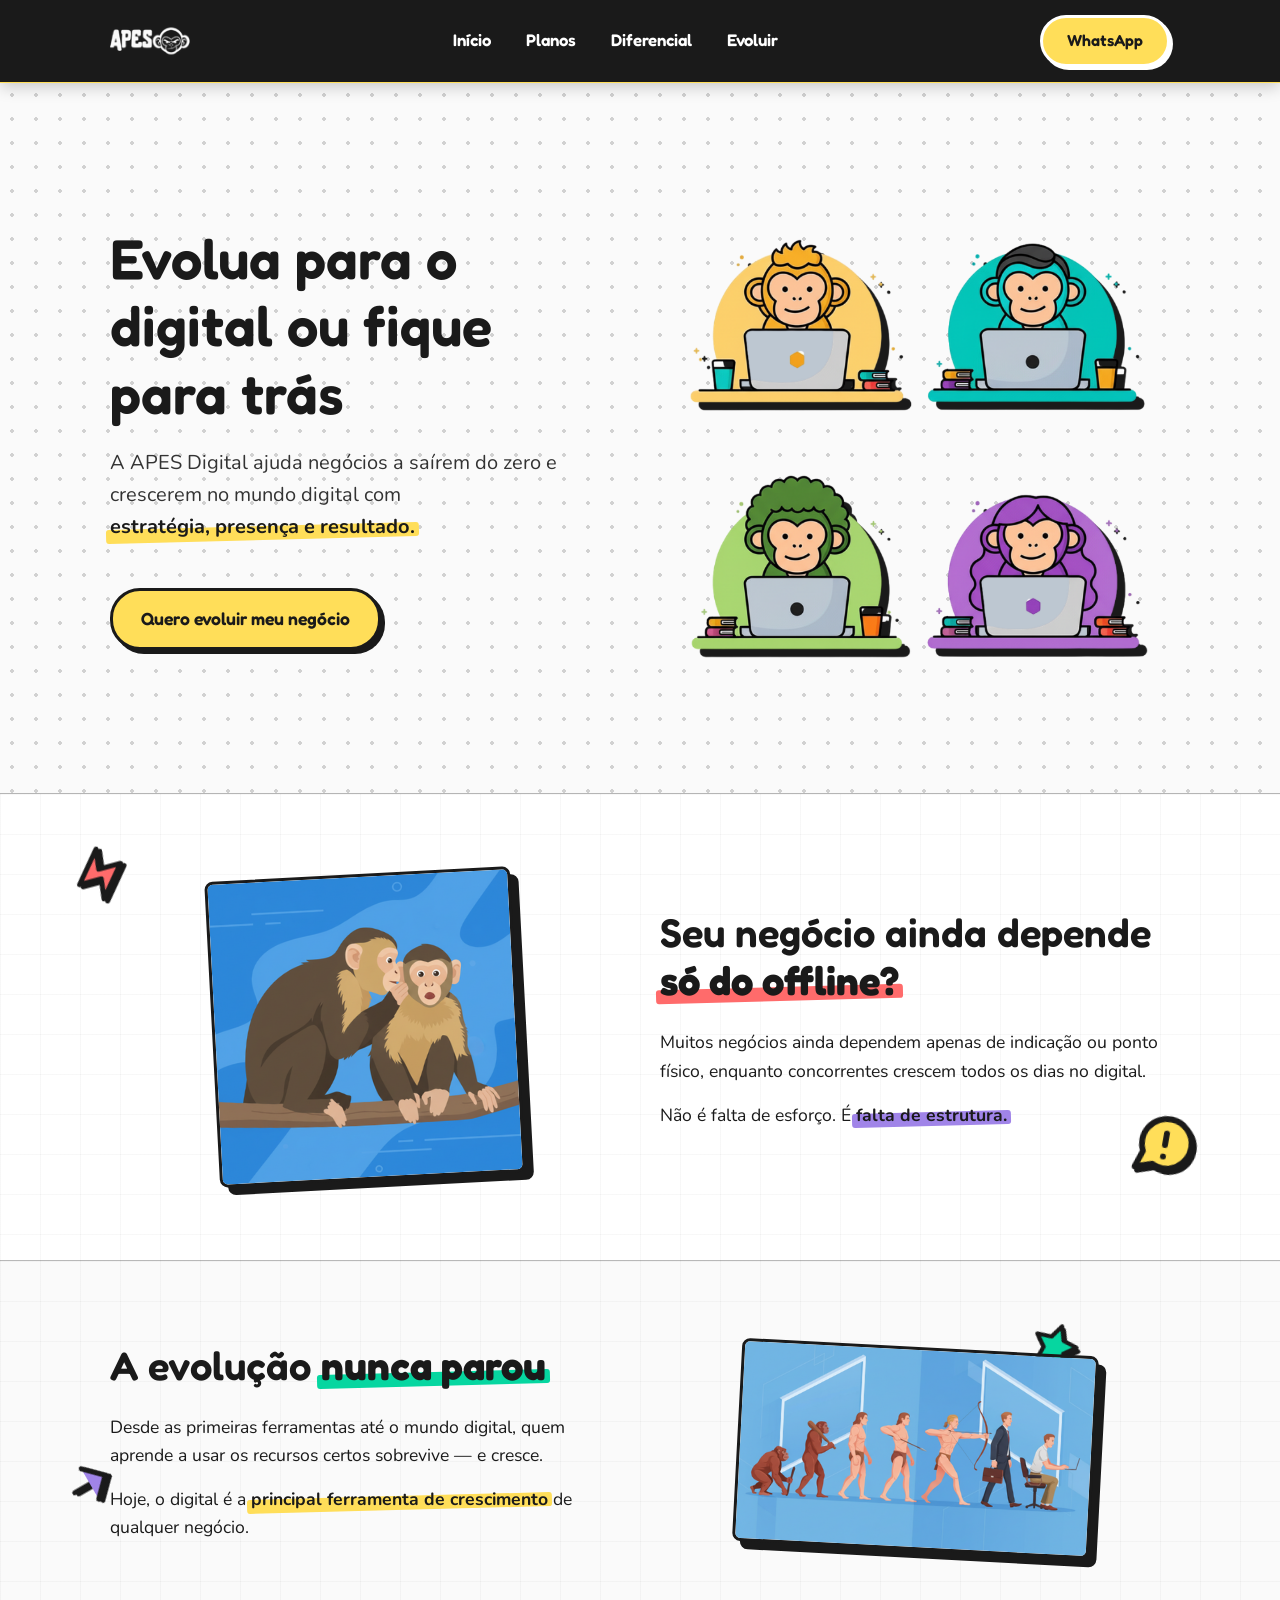
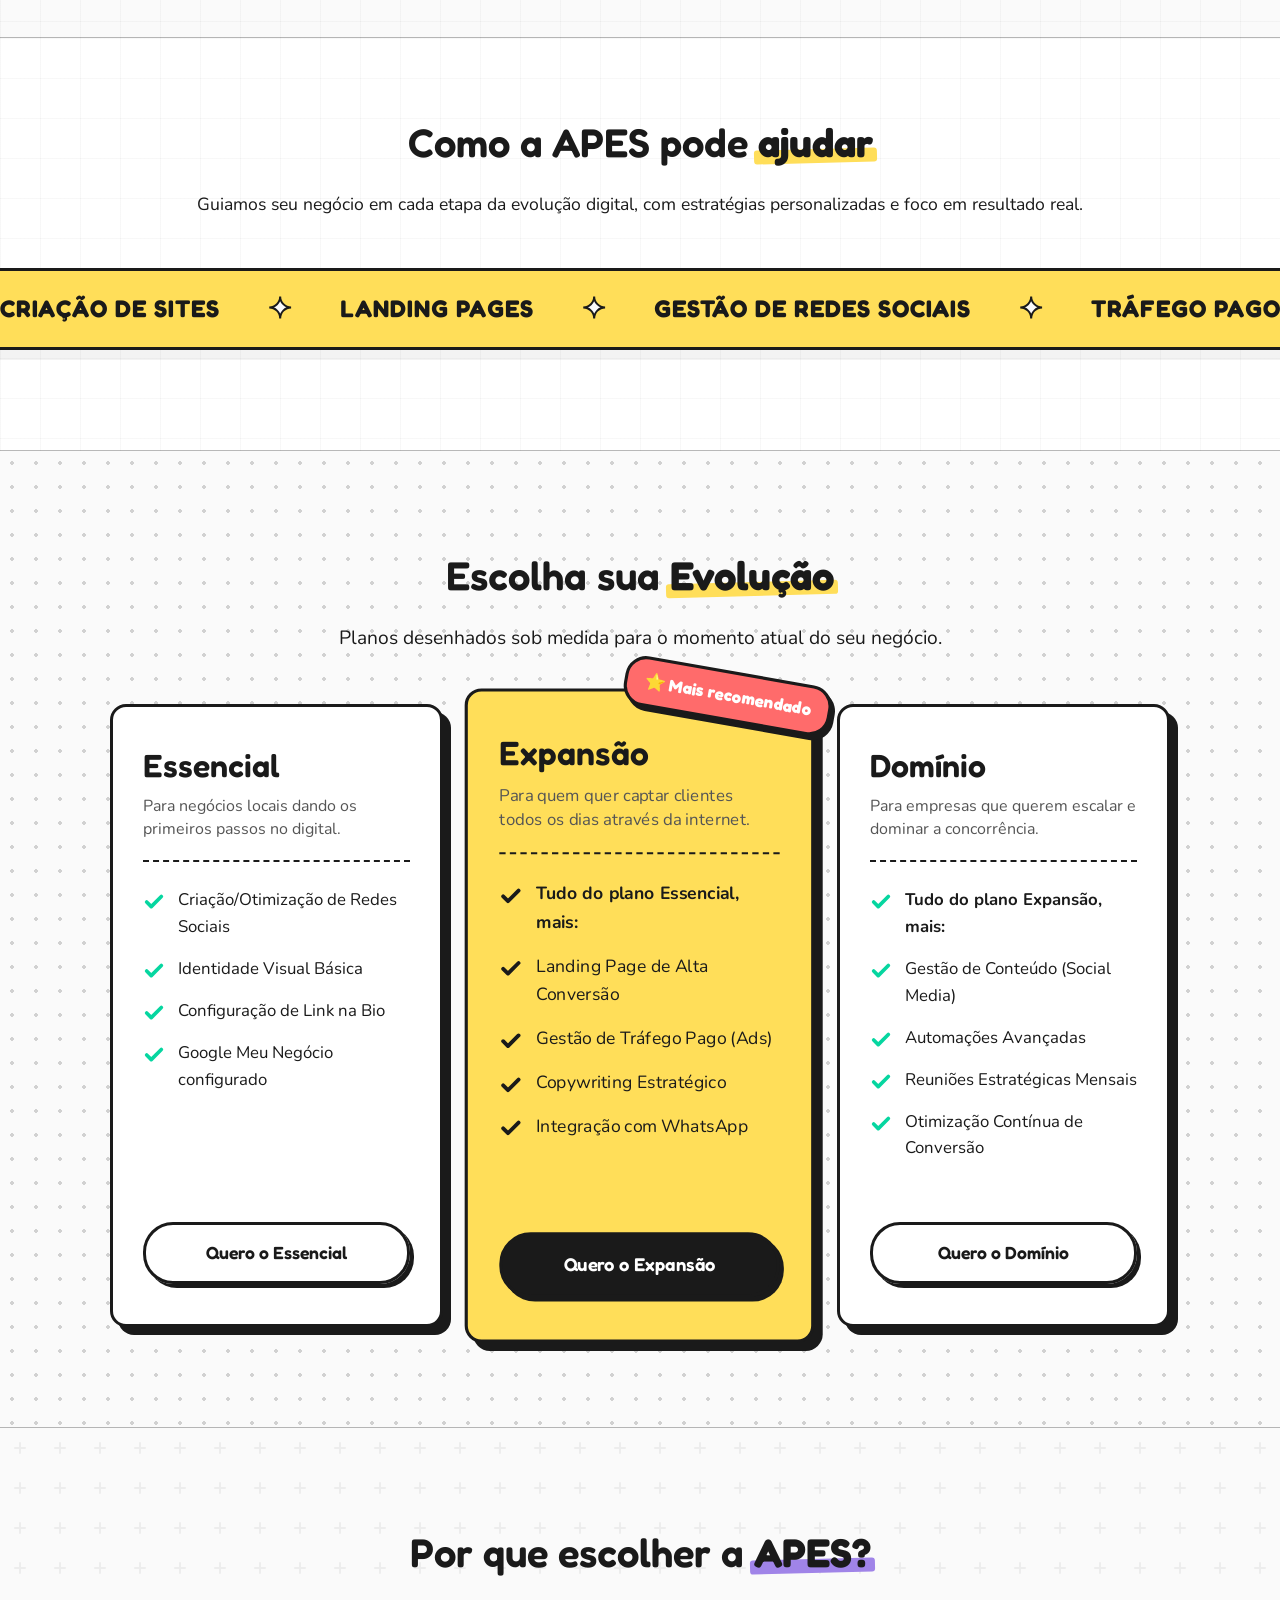
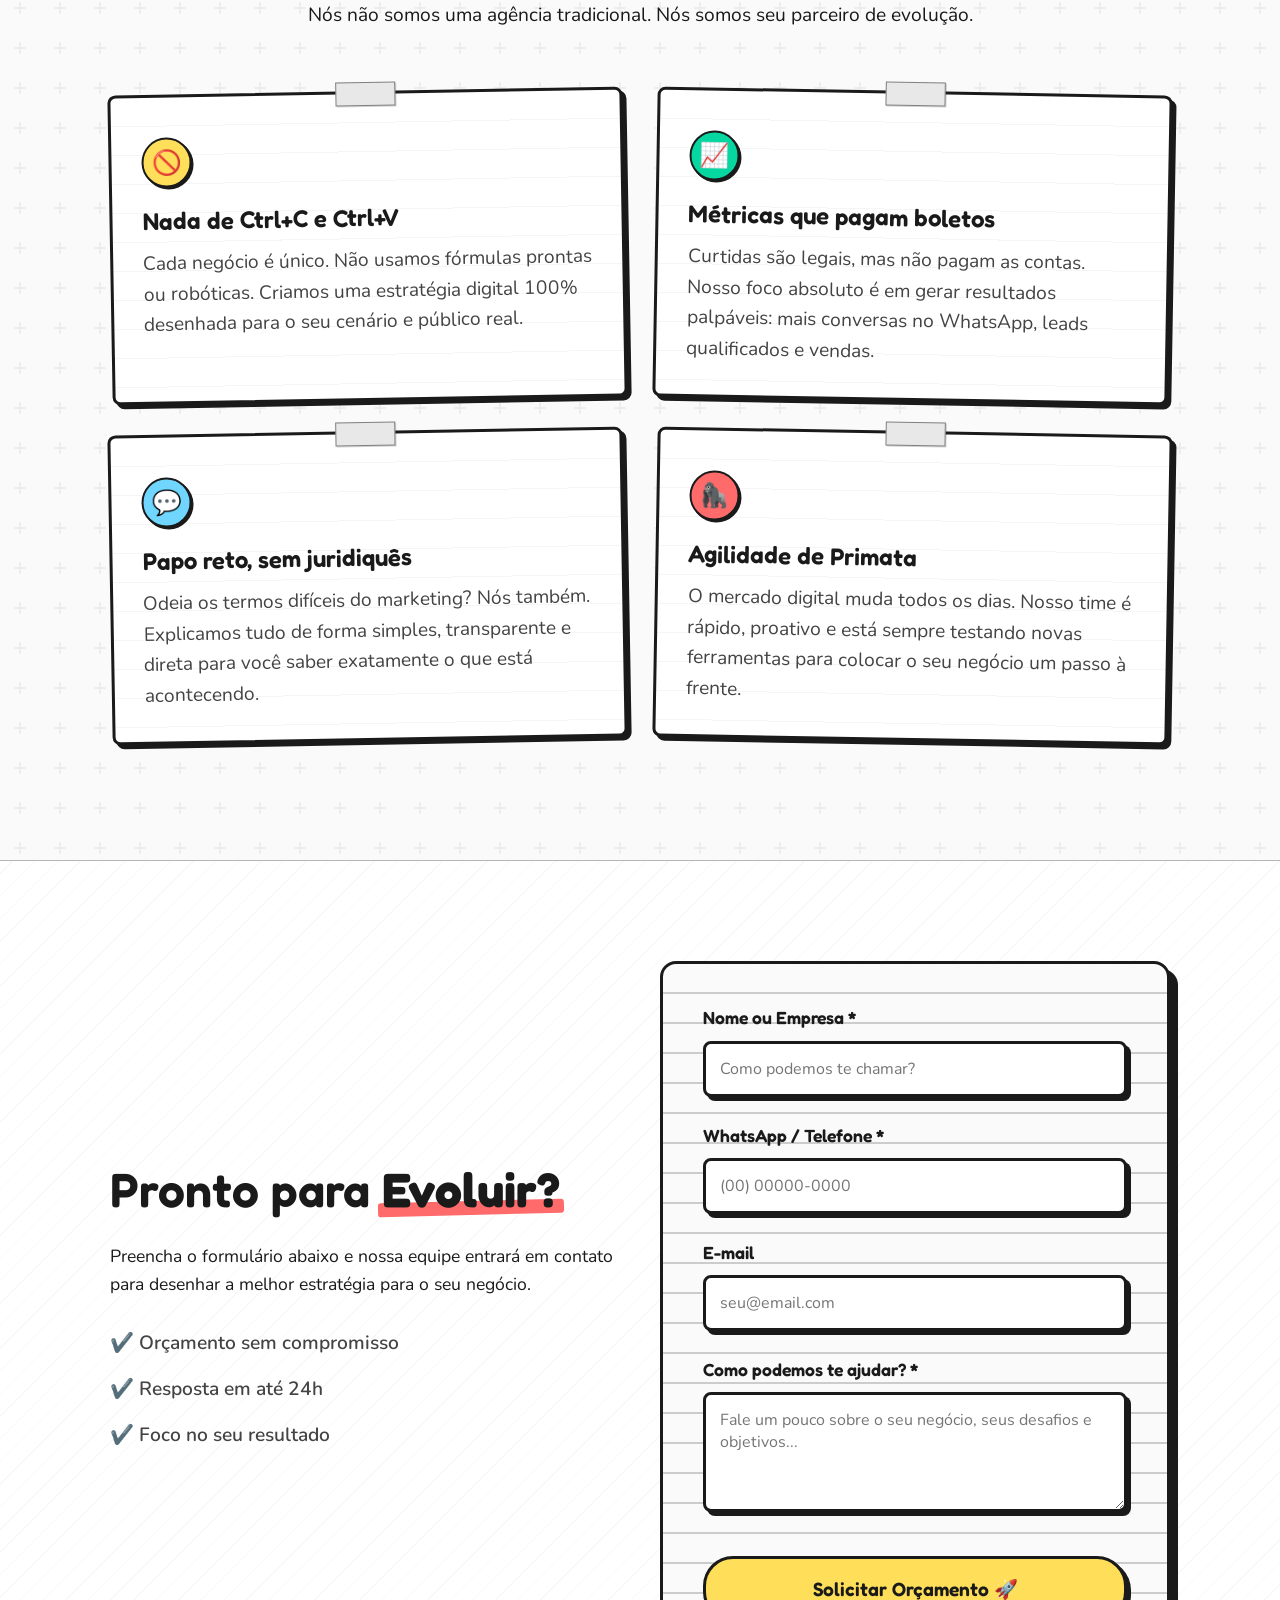
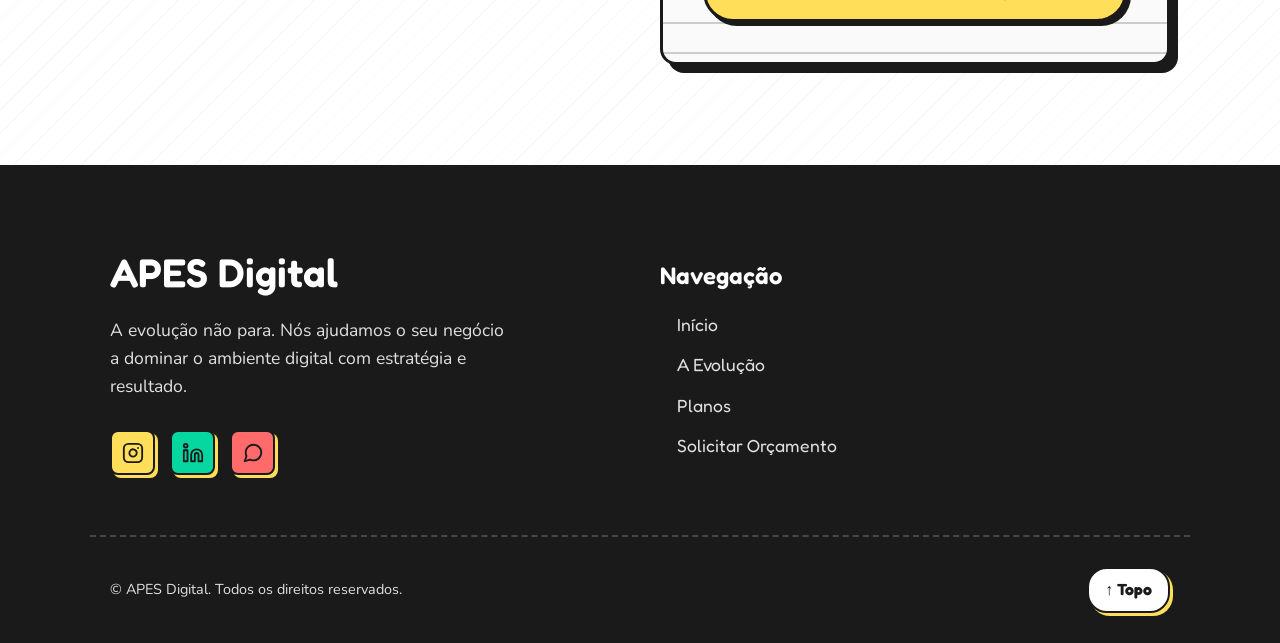
==== index.html @ c28c6884 "0.5 Adicionando todas as imagens finais e de em definições diferentes  fazendo otimizações e prepara" ====
<!doctype html>
<html lang="pt-BR">
  <head>
    <meta charset="UTF-8" />
    <meta name="viewport" content="width=device-width, initial-scale=1.0" />
    <title>APES Digital | Evolução Digital para Negócios</title>
    <meta name="description" content="A APES Digital ajuda negócios a saírem do zero e crescerem no digital com estratégias personalizadas, presença online e geração de resultados." />
    <link rel="icon" href="src/images/icons/favicon.ico" />
    <link rel="canonical" href="https://www.apesdigital.com" />

    <!--Icons-->
    <!-- Favicon padrão -->
  <link rel="icon" href="src/img/icons/favicon.ico" sizes="any">

  <!-- PNGs (navegadores modernos) -->
  <link rel="icon" type="image/png" sizes="16x16" href="src/img/icons/favicon-16x16.png">
  <link rel="icon" type="image/png" sizes="32x32" href="src/img/icons/favicon-32x32.png">

  <!-- Android / Chrome -->
  <link rel="icon" type="image/png" sizes="192x192" href="src/img/icons/android-chrome-192x192.png">
  <link rel="icon" type="image/png" sizes="512x512" href="src/img/icons/android-chrome-512x512.png">

  <!-- Apple (iPhone/iPad) -->
  <link rel="apple-touch-icon" sizes="180x180" href="src/img/icons/apple-touch-icon.png">

  <!-- Manifest (PWA) -->
  <link rel="manifest" href="src/img/icons/site.webmanifest">

    <!-- Google Fonts -->
    <link rel="preconnect" href="https://fonts.googleapis.com">
    <link rel="preconnect" href="https://fonts.gstatic.com" crossorigin>
    <link href="https://fonts.googleapis.com/css2?family=Fredoka:wght@500;600;700&family=Nunito:wght@400;600;700&display=swap" rel="stylesheet">

    <!-- CSS -->
    <link rel="stylesheet" href="src/css/style.css" />

    <!-- SCHEMA MARKUP (SEO AVANÇADO) -->
    <script type="application/ld+json">
    {
      "@context": "https://schema.org",
      "@type": "ProfessionalService",
      "name": "APES Digital",
      "image": "https://www.apesdigital.com/src/img/logo.png",
      "@id": "https://www.apesdigital.com",
      "url": "https://www.apesdigital.com",
      "telephone": "+5531982340580",
      "description": "A APES Digital ajuda negócios a saírem do zero e crescerem no mundo digital com marketing, criação de sites e gestão de tráfego pago.",
      "address": {
        "@type": "PostalAddress",
        "addressLocality": "Sete Lagoas",
        "addressRegion": "Minas Gerais",
        "addressCountry": "BR"
      },
    }
    </script>
  </head>

  <body>
    <!-- HEADER (Dark Mode / Estilo Footer) -->
    <header id="header" class="dark-header">
      <div class="container header-inner">
        <!-- LOGO -->
        <a href="#" class="logo">
          <img src="src/img/logo-header.png" alt="APES Digital" class="logo-img logo-invert" />
          <span class="sr-only">APES Digital</span>
        </a>

        <!-- NAVEGAÇÃO -->
        <nav aria-label="Menu principal" class="desktop-nav">
          <ul class="nav-links">
            <li><a href="#hero">Início</a></li>
            <li><a href="#pacotes">Planos</a></li>
            <li><a href="#diferencial">Diferencial</a></li>
            <li><a href="#contato">Evoluir</a></li>
          </ul>
        </nav>

        <!-- AÇÕES (Tema + Botão WhatsApp) -->
        <div class="header-actions">
          <!-- Botão WhatsApp -->
          <a href="https://wa.me/31982340580" class="btn btn-primary header-btn-wa" target="_blank">WhatsApp</a>
        </div>
      </div>
    </header>

    <main>
      <!-- HERO -->
      <section id="hero">
        <div class="container grid-2">
          <div class="hero-text reveal">
            <h1>Evolua para o digital ou fique para trás</h1>
            <p>
              A APES Digital ajuda negócios a saírem do zero e crescerem no mundo digital com 
              <span class="marker-highlight marker-yellow">estratégia, presença e resultado.</span>
            </p>
            <a href="#contato" class="btn btn-primary">Quero evoluir meu negócio</a>
          </div>
          <div class="hero-img-container reveal delay-1">
            <picture>
              <!-- Imagem para telas grandes (PC/Tablet) -->
              <source media="(min-width: 768px)" srcset="
              src/img/desenho-hero-large.webp">
              <!-- Imagem padrão / Telas pequenas (Celular) -->
              <img src="src/img/desenho-hero-small.webp" 
              alt="Ilustração de evolução digital" 
              class="hero-drop-img anim-float" />
            </picture>
          </div>
        </div>
      </section>

      <!-- PROBLEMA -->
      <section id="problema">
        <div class="container grid-2 reverse">
          <div class="section-img-container reveal img-container-problema">
            <picture>
              <source media="(min-width: 768px)" 
              srcset="src/img/offline-large.webp">
              <img src="src/img/offline-small.webp" 
              alt="Negócio dependendo do offline" 
              class="sketch-img rotate-left"
              loading="lazy" />
            </picture>
          </div>
          <div class="section-text eal delay-1">
            <h2>Seu negócio ainda depende <span class="marker-highlight marker-coral">só do offline?</span></h2>
            <p>Muitos negócios ainda dependem apenas de indicação ou ponto físico, enquanto concorrentes crescem todos os dias no digital.</p>
            <p>Não é falta de esforço. É <span class="marker-highlight marker-lilac">falta de estrutura.</span></p>
          </div>
        </div>
      </section>

      <!-- CONCEITO -->
      <section id="conceito">
        <div class="container grid-2">
          <div class="section-text reveal">
            <h2>A evolução <span class="marker-highlight marker-mint">nunca parou</span></h2>
            <p>Desde as primeiras ferramentas até o mundo digital, quem aprende a usar os recursos certos sobrevive — e cresce.</p>
            <p>Hoje, o digital é a <span class="marker-highlight marker-yellow">principal ferramenta de crescimento</span> de qualquer negócio.</p>
          </div>
          <div class="section-img-container reveal delay-1 img-container-evolucao">
            <picture>
              <source media="(min-width: 768px)" 
              srcset="src/img/evolucao-large.webp">
              <img src="src/img/evolucao-small.webp" 
              alt="Evolução humana para o digital" 
              class="sketch-img rotate-right img-conceito"
              loading="lazy" />
            </picture>
          </div>
        </div>
      </section>

      <!-- SOLUÇÃO -->
      <section id="solucao" class="text-center overflow-hidden">
        <div class="container reveal">
          <h2>Como a APES pode <span class="marker-highlight marker-yellow">ajudar</span></h2>
          <p>Guiamos seu negócio em cada etapa da evolução digital, com estratégias personalizadas e foco em resultado real.</p>
        </div>

        <!-- CARROSSEL INFINITO DE SERVIÇOS (Fita Colada) -->
        <div class="marquee-wrapper reveal delay-1">
          <div class="marquee-track">
            <!-- CONJUNTO 1 -->
            <span class="marquee-item">Criação de Sites</span>
            <span class="marquee-star">✦</span>
            <span class="marquee-item">Landing Pages</span>
            <span class="marquee-star">✦</span>
            <span class="marquee-item">Gestão de Redes Sociais</span>
            <span class="marquee-star">✦</span>
            <span class="marquee-item">Tráfego Pago</span>
            <span class="marquee-star">✦</span>
            <span class="marquee-item">Identidade Visual</span>
            <span class="marquee-star">✦</span>
            <span class="marquee-item">Copywriting</span>
            <span class="marquee-star">✦</span>

            <!-- CONJUNTO 2 (Cópia exata para o loop infinito funcionar perfeitamente) -->
            <span class="marquee-item">Criação de Sites</span>
            <span class="marquee-star">✦</span>
            <span class="marquee-item">Landing Pages</span>
            <span class="marquee-star">✦</span>
            <span class="marquee-item">Gestão de Redes Sociais</span>
            <span class="marquee-star">✦</span>
            <span class="marquee-item">Tráfego Pago</span>
            <span class="marquee-star">✦</span>
            <span class="marquee-item">Identidade Visual</span>
            <span class="marquee-star">✦</span>
            <span class="marquee-item">Copywriting</span>
            <span class="marquee-star">✦</span>
          </div>
        </div>
      </section>

      <!-- PACOTES (PLANOS) -->
      <section id="pacotes">
        <div class="container">
          <div class="text-center reveal">
            <h2>Escolha sua <span class="marker-highlight marker-yellow">Evolução</span></h2>
            <p>Planos desenhados sob medida para o momento atual do seu negócio.</p>
          </div>
          
          <div class="cards-grid">
            <!-- PLANO 1: BASE -->
            <article class="card reveal delay-1">
              <div class="card-header">
                <h3>Essencial</h3>
                <p class="target-audience">Para negócios locais dando os primeiros passos no digital.</p>
              </div>
              <ul class="card-features">
                <li>Criação/Otimização de Redes Sociais</li>
                <li>Identidade Visual Básica</li>
                <li>Configuração de Link na Bio</li>
                <li>Google Meu Negócio configurado</li>
              </ul>
              <a href="#contato" class="btn btn-outline card-btn select-plan-btn" data-plano="Essencial">Quero o Essencial</a>
            </article>

            <!-- PLANO 2: EXPANSÃO (DESTAQUE) -->
            <article class="card highlight reveal delay-2">
              <div class="card-badge">⭐ Mais recomendado</div>
              <div class="card-header">
                <h3>Expansão</h3>
                <p class="target-audience">Para quem quer captar clientes todos os dias através da internet.</p>
              </div>
              <ul class="card-features">
                <li><strong>Tudo do plano Essencial, mais:</strong></li>
                <li>Landing Page de Alta Conversão</li>
                <li>Gestão de Tráfego Pago (Ads)</li>
                <li>Copywriting Estratégico</li>
                <li>Integração com WhatsApp</li>
              </ul>
              <a href="#contato" class="btn btn-primary card-btn select-plan-btn" data-plano="Expansão">Quero o Expansão</a>
            </article>

            <!-- PLANO 3: DOMÍNIO -->
            <article class="card reveal delay-3">
              <div class="card-header">
                <h3>Domínio</h3>
                <p class="target-audience">Para empresas que querem escalar e dominar a concorrência.</p>
              </div>
              <ul class="card-features">
                <li><strong>Tudo do plano Expansão, mais:</strong></li>
                <li>Gestão de Conteúdo (Social Media)</li>
                <li>Automações Avançadas</li>
                <li>Reuniões Estratégicas Mensais</li>
                <li>Otimização Contínua de Conversão</li>
              </ul>
              <a href="#contato" class="btn btn-outline card-btn select-plan-btn" data-plano="Domínio">Quero o Domínio</a>
            </article>
          </div>
        </div>
      </section>

      <!-- DIFERENCIAL-->
      <section id="diferencial">
        <div class="container text-center reveal">
          <h2>Por que escolher a <span class="marker-highlight marker-lilac">APES?</span></h2>
          <p>Nós não somos uma agência tradicional. Nós somos seu parceiro de evolução.</p>
        </div>

        <div class="container">
          <div class="diferencial-grid">
            <!-- Diferencial 1 -->
            <article class="clean-note reveal delay-1">
              <div class="tape"></div>
              <div class="icon-circle bg-yellow">🚫</div>
              <h3>Nada de Ctrl+C e Ctrl+V</h3>
              <p>Cada negócio é único. Não usamos fórmulas prontas ou robóticas. Criamos uma estratégia digital 100% desenhada para o seu cenário e público real.</p>
            </article>

            <!-- Diferencial 2 -->
            <article class="clean-note reveal delay-2">
              <div class="tape"></div>
              <div class="icon-circle bg-mint">📈</div>
              <h3>Métricas que pagam boletos</h3>
              <p>Curtidas são legais, mas não pagam as contas. Nosso foco absoluto é em gerar resultados palpáveis: mais conversas no WhatsApp, leads qualificados e vendas.</p>
            </article>

            <!-- Diferencial 3 -->
            <article class="clean-note reveal delay-3">
              <div class="tape"></div>
              <div class="icon-circle bg-blue">💬</div>
              <h3>Papo reto, sem juridiquês</h3>
              <p>Odeia os termos difíceis do marketing? Nós também. Explicamos tudo de forma simples, transparente e direta para você saber exatamente o que está acontecendo.</p>
            </article>

            <!-- Diferencial 4 -->
            <article class="clean-note reveal delay-1">
              <div class="tape"></div>
              <div class="icon-circle bg-coral">🦍</div>
              <h3>Agilidade de Primata</h3>
              <p>O mercado digital muda todos os dias. Nosso time é rápido, proativo e está sempre testando novas ferramentas para colocar o seu negócio um passo à frente.</p>
            </article>
          </div>
        </div>
      </section>

      <!-- FORMULÁRIO DE CONTATO / ORÇAMENTO -->
      <section id="contato">
        <div class="container grid-2">
          <!-- Texto da Esquerda -->
          <div class="contato-text reveal">
            <h2>Pronto para <span class="marker-highlight marker-coral">Evoluir?</span></h2>
            <p>Preencha o formulário abaixo e nossa equipe entrará em contato para desenhar a melhor estratégia para o seu negócio.</p>
            <ul class="contato-lista">
              <li>✔️ Orçamento sem compromisso</li>
              <li>✔️ Resposta em até 24h</li>
              <li>✔️ Foco no seu resultado</li>
            </ul>
          </div>

          <!-- Formulário da Direita -->
          <div class="contato-form-container reveal delay-1">
            <form id="orcamento-form" class="sketch-form">
              <!-- HONEYPOT (Isca Anti-Spam Oculta) -->
              <div class="honey-field" aria-hidden="true">
                <label for="website-url">Se você for humano, deixe este campo em branco:</label>
                <input type="text" id="website-url" name="website-url" tabindex="-1" autocomplete="off">
              </div>
              <!-- Nome -->
              <div class="form-group">
                <label for="nome">Nome ou Empresa *</label>
                <input type="text" id="nome" name="nome" required placeholder="Como podemos te chamar?">
              </div>

              <!-- Telefone -->
              <div class="form-group">
                <label for="telefone">WhatsApp / Telefone *</label>
                <input type="tel" id="telefone" name="telefone" required placeholder="(00) 00000-0000">
              </div>

              <!-- E-mail -->
              <div class="form-group">
                <label for="email">E-mail</label>
                <input type="email" id="email" name="email" placeholder="seu@email.com">
              </div>

              <!-- PLANO INTERESSADO (Fica escondido por padrão) -->
              <div class="form-group" id="plano-group" style="display: none;">
                <label for="plano">Plano Selecionado</label>
                <div class="input-plano-wrapper">
                  <input type="text" id="plano" name="plano" readonly>
                  <!-- Botãozinho para remover o plano caso o cliente desista -->
                  <button type="button" id="clear-plano" class="btn-clear" title="Remover plano">✕</button>
                </div>
              </div>

              <!-- Mensagem -->
              <div class="form-group">
                <label for="mensagem">Como podemos te ajudar? *</label>
                <textarea id="mensagem" name="mensagem" required placeholder="Fale um pouco sobre o seu negócio, seus desafios e objetivos..."></textarea>
              </div>

              <button type="submit" class="btn btn-primary form-submit-btn">Solicitar Orçamento 🚀</button>
            </form>
          </div>
        </div>
      </section>
    </main>

    <!-- FOOTER -->
    <footer id="footer">
      <div class="container grid-2">
        <!-- Coluna 1: Marca e Redes Sociais -->
        <div class="footer-brand reveal">
          <h2>APES Digital</h2>
          <p>A evolução não para. Nós ajudamos o seu negócio a dominar o ambiente digital com estratégia e resultado.</p>
          
          <div class="social-links">
            <!-- Instagram -->
            <a href="#" class="social-btn bg-yellow" aria-label="Instagram">
              <svg viewBox="0 0 24 24" fill="none" stroke="currentColor" stroke-width="2" stroke-linecap="round" stroke-linejoin="round"><rect x="2" y="2" width="20" height="20" rx="5" ry="5"></rect><path d="M16 11.37A4 4 0 1 1 12.63 8 4 4 0 0 1 16 11.37z"></path><line x1="17.5" y1="6.5" x2="17.51" y2="6.5"></line></svg>
            </a>
            <!-- LinkedIn -->
            <a href="#" class="social-btn bg-mint" aria-label="LinkedIn">
              <svg viewBox="0 0 24 24" fill="none" stroke="currentColor" stroke-width="2" stroke-linecap="round" stroke-linejoin="round"><path d="M16 8a6 6 0 0 1 6 6v7h-4v-7a2 2 0 0 0-2-2 2 2 0 0 0-2 2v7h-4v-7a6 6 0 0 1 6-6z"></path><rect x="2" y="9" width="4" height="12"></rect><circle cx="4" cy="4" r="2"></circle></svg>
            </a>
            <!-- WhatsApp -->
            <a href="#" class="social-btn bg-coral" aria-label="WhatsApp">
              <svg viewBox="0 0 24 24" fill="none" stroke="currentColor" stroke-width="2" stroke-linecap="round" stroke-linejoin="round"><path d="M21 11.5a8.38 8.38 0 0 1-.9 3.8 8.5 8.5 0 0 1-7.6 4.7 8.38 8.38 0 0 1-3.8-.9L3 21l1.9-5.7a8.38 8.38 0 0 1-.9-3.8 8.5 8.5 0 0 1 4.7-7.6 8.38 8.38 0 0 1 3.8-.9h.5a8.48 8.48 0 0 1 8 8v.5z"></path></svg>
            </a>
          </div>
        </div>

        <!-- Coluna 2: Links Rápidos -->
        <div class="footer-links reveal delay-1">
          <h3>Navegação</h3>
          <ul>
            <li><a href="#hero">Início</a></li>
            <li><a href="#conceito">A Evolução</a></li>
            <li><a href="#pacotes">Planos</a></li>
            <li><a href="#contato">Solicitar Orçamento</a></li>
          </ul>
        </div>
      </div>

      <!-- Linha Final (Copyright e Voltar ao topo) -->
      <div class="footer-bottom container reveal delay-2">
        <p>&copy; <span id="year"></span> APES Digital. Todos os direitos reservados.</p>
        <a href="#hero" class="back-to-top" aria-label="Voltar ao topo">↑ Topo</a>
      </div>
    </footer>

    <script src="src/js/index.js"></script>
  </body>
</html>
---- src/css/style.css ----
/* =========================================
   1. VARIÁVEIS (DESIGN SYSTEM)
   ========================================= */
:root {
  /* Cores Base */
  --bg-color: #FAFAFA; /* Off-white, papel */
  --text-color: #1A1A1A; /* Tinta preta */
  --white: #FFFFFF;
  
  /* Paleta de Cores (Neo-Brutalism / Hand-Drawn) */
  --primary-color: #FFDE59; /* Amarelo principal (Destaque) */
  --primary-hover: #F2CC35;
  --secondary-color: #A084E8; /* Lilás vibrante (Contraste criativo) */
  --tertiary-color: #06D6A0; /* Verde-menta (Para coisas positivas/sucesso) */
  --accent-color: #FF6B6B; /* Coral/Avermelhado (Para alertas ou badges) */
  --highlight-color: #70D6FF; /* Azul claro (Para efeitos de marca-texto) */
  
  /* Bordas e Estilo Hand-Drawn */
  --border-color: #1A1A1A;
  --border-width: 3px;
  --border-width-sections:1.5px;
  --border-color-sections:#1a1a1a4f;
  --border-radius-btn: 30px; 
  --border-radius-card: 16px;
  
  /* Sombras Sólidas (Efeito Desenho) */
  --sketch-shadow: 4px 4px 0px var(--border-color);
  --sketch-shadow-hover: 2px 2px 0px var(--border-color);
  --sketch-shadow-card: 8px 8px 0px var(--border-color);
  
  /* Tipografia */
  --font-headings: 'Fredoka', sans-serif;
  --font-body: 'Nunito', sans-serif;
  
  /* Espaçamentos */
  --section-padding: 80px 0;
}

/* =========================================
   EFEITOS VISUAIS: MARCA-TEXTO
   ========================================= */
.marker-highlight {
  position: relative;
  display: inline-block;
  font-weight: 700;
  color: var(--text-color);
  z-index: 1;
}

.marker-highlight::after {
  content: '';
  position: absolute;
  bottom: 3px;
  left: -4px;
  right: -4px;
  height: 14px; 
  z-index: -1;
  transform: rotate(-1.5deg); 
  border-radius: 3px;
}

/* Cores específicas para dar vida! */
.marker-yellow::after { background-color: var(--primary-color); }
.marker-lilac::after  { background-color: var(--secondary-color); }
.marker-mint::after   { background-color: var(--tertiary-color); }
.marker-coral::after  { background-color: var(--accent-color); }

/* =========================================
   TEXTURAS DE FUNDO (CLEAN & CRIATIVAS)
   ========================================= */

/* 1. SEÇÕES CONCEITO E SOLUÇÃO (Papel Quadriculado) */
#problema, #conceito, #solucao {
  background-color: var(--white);
  /* Desenha linhas verticais e horizontais bem clarinhas (3% de opacidade) */
  background-image: 
    linear-gradient(rgba(26, 26, 26, 0.03) 1px, transparent 1px),
    linear-gradient(90deg, rgba(26, 26, 26, 0.03) 1px, transparent 1px);
  background-size: 40px 40px; /* Tamanho do "quadradinho" da folha */
}

/* Garante que a borda de baixo se mantenha em ambas */
#conceito { border-bottom: var(--border-width) solid var(--border-color); }
#solucao { border-bottom: var(--border-width) solid var(--border-color); }


/* 2. SEÇÃO DIFERENCIAL (Malha de Sinais de Adição / Plus Grid) */
#diferencial {
  background-color: var(--bg-color); /* Fundo bege clarinho */
  /* SVG injetado criando cruzes (+) minúsculas e charmosas no fundo */
  background-image: url("data:image/svg+xml,%3Csvg width='40' height='40' viewBox='0 0 40 40' xmlns='http://www.w3.org/2000/svg'%3E%3Cpath d='M20 15 L20 25 M15 20 L25 20' stroke='rgba(26,26,26,0.06)' stroke-width='2' stroke-linecap='round'/%3E%3C/svg%3E");
  background-size: 40px 40px;
  border-bottom: var(--border-width) solid var(--border-color);
}


/* 3. SEÇÃO CONTATO E FORMULÁRIO (Hachuras Diagonais) */
#contato {
  background-color: var(--white);
  /* Cria riscos diagonais fininhos como se fosse um lápis sombreando o fundo */
  background-image: repeating-linear-gradient(
    -45deg,
    transparent,
    transparent 15px,
    rgba(26, 26, 26, 0.03) 15px,
    rgba(26, 26, 26, 0.03) 16px /* Linha de 1px de espessura */
  );
}



/* =========================================
   2. RESETS E CONFIGURAÇÕES GERAIS
   ========================================= */
* {
  margin: 0;
  padding: 0;
  box-sizing: border-box;
}

html {
  scroll-behavior: smooth; /* Rolagem suave ao clicar nos links âncora */
}

body {
  background-color: var(--bg-color);
  color: var(--text-color);
  font-family: var(--font-body);
  line-height: 1.6;
  overflow-x: hidden;
  -webkit-font-smoothing: antialiased;
}

/* Tipografia Básica */
h1, h2, h3, h4 {
  font-family: var(--font-headings);
  color: var(--text-color);
  font-weight: 600;
  line-height: 1.2;
}

h1 { font-size: 2rem; }
h2 { font-size: 2.5rem; margin-bottom: 1.5rem; }
h3 { font-size: 1.5rem; }

p {
  font-size: 1.1rem;
  margin-bottom: 1rem;
}

a {
  text-decoration: none;
  color: var(--text-color);
}

ul {
  list-style: none;
}

.img-container-problema img {
 width: 60%;
}

.img-container-evolucao img {
  width: 70%;
  max-width: 380px;
}

/* =========================================
   3. ESTRUTURA E CONTAINERS
   ========================================= */
.container {
  width: 100%;
  max-width: 1100px;
  margin: 0 auto;
  padding: 0 20px;
}

section {
  padding: var(--section-padding);
}

/* =========================================
   4. LAYOUTS UTILITÁRIOS
   ========================================= */
.grid-2 {
  display: grid;
  grid-template-columns: 1fr 1fr;
  gap: 40px;
  align-items: center;
}

.text-center {
  text-align: center;
}

.sr-only {
  position: absolute;
  width: 1px;
  height: 1px;
  padding: 0;
  margin: -1px;
  overflow: hidden;
  clip: rect(0, 0, 0, 0);
  border: 0;
}

/* =========================================
   5. BOTÕES (O visual Hand-Drawn / WhatsApp)
   ========================================= */
.btn {
  display: inline-block;
  padding: 14px 28px;
  font-family: var(--font-headings);
  font-size: 1.1rem;
  font-weight: 600;
  text-align: center;
  border-radius: var(--border-radius-btn); /* Arredondado */
  border: var(--border-width) solid var(--border-color); /* Borda preta grossa */
  box-shadow: var(--sketch-shadow); /* Sombra dura de desenho */
  cursor: pointer;
  transition: all 0.2s ease-in-out;
  margin-top: 15px;
}

.btn:hover {
  transform: translate(2px, 2px); /* Efeito de ser pressionado */
  box-shadow: var(--sketch-shadow-hover);
}

/* Botão Amarelo de Destaque */
.btn-primary {
  background-color: var(--primary-color);
  color: var(--text-color);
}

.btn-primary:hover {
  background-color: var(--primary-hover);
}

/* Botão Transparente com Borda */
.btn-outline {
  background-color: transparent;
  color: var(--text-color);
}

.btn-outline:hover {
  background-color: var(--primary-color);
}

/* =========================================
   6. IMAGENS ESTILO SKETCH (Desenhado)
   ========================================= */
.sketch-img {
  width: 100%;
  max-width: 500px;
  height: auto;
  border: var(--border-width) solid var(--border-color);
  border-radius: var(--border-radius-card);
  box-shadow: var(--sketch-shadow-card);
  background-color: var(--white);
  object-fit: cover;
  display: block;
  margin: 0 auto;
}

/* Animação flutuante sutil para a imagem do Hero */
.anim-float {
  animation: float 4s ease-in-out infinite;
}

@keyframes float {
  0% { transform: translateY(0px); }
  50% { transform: translateY(-15px); }
  100% { transform: translateY(0px); }
}

/* =========================================
   7. HEADER E NAVEGAÇÃO (MOLDURA ESCURA)
   ========================================= */
#header.dark-header {
  padding: 15px 0;
  background-color: var(--text-color); /* Fundo escuro */
  border-bottom: 1.5px solid var(--primary-color); 
  position: sticky;
  top: 0;
  z-index: 100;
  box-shadow: 0 4px 15px rgba(0, 0, 0, 0.2);
}

.header-inner {
  display: flex;
  justify-content: space-between;
  align-items: center;
}

/* Inverte a cor da logo para branco (se ela for preta) */
.logo-invert { filter: invert(1)}

.logo-img {
  height: 40px; 
  width: auto;
  display: block;
  position: relative;
  z-index: 2;
  transition: transform 0.2s ease;
}

/* ==== NAVEGAÇÃO (NAV) ==== */
.desktop-nav { display: flex; }

.nav-links {
  display: flex;
  gap: 25px;
  align-items: center;
}

.nav-links a {
  color: var(--white);
  font-family: var(--font-headings);
  font-size: 1.05rem;
  font-weight: 600;
  position: relative;
  z-index: 1;
  padding: 0 5px;
  transition: color 0.2s ease;
}

/* Risco do marca-texto Amarelo nos links */
.nav-links a::after {
  content: '';
  position: absolute;
  bottom: 2px;
  left: 0;
  width: 100%;
  height: 8px;
  background-color: var(--accent-color); 
  z-index: -1;
  border-radius: 4px;
  transform: scaleX(0);
  transform-origin: left;
  transition: transform 0.3s cubic-bezier(0.175, 0.885, 0.32, 1.275);
}

.nav-links a:hover::after { transform: scaleX(1); }



/* ==== AÇÕES (DIREITA) ==== */
.header-actions {
  display: flex;
  align-items: center;
  gap: 15px;
}

/* Botão WhatsApp no Dark Header */
.header-btn-wa {
  margin-top: 0;
  padding: 10px 24px;
  font-size: 1rem;
  border-color: var(--white);
  box-shadow: 3px 3px 0px var(--white);
}

.header-btn-wa:hover {
  box-shadow: 1px 1px 0px #333;
  border-color: #333;
  transform: translate(2px, 2px);
}

/* Responsividade */
@media (max-width: 950px) {
  .desktop-nav { display: none; }
}

/* =========================================
   8. HERO SECTION & CONTRASTE
   ========================================= */
#hero {
  padding: 100px 0;
  /* Cria contraste com o header branco */
  background-color: var(--bg-color); 
  /* Efeito "Caderno de Esboço" (Pontilhados no fundo) */
  background-image: radial-gradient(#d1d1d1 2px, transparent 2px);
  background-size: 24px 24px; /* Distância entre os pontinhos */
  border-bottom: var(--border-width-sections) solid var(--border-color-sections);
}

#hero h1 {
  font-size: 3.5rem;
  margin-bottom: 20px;
}

#hero p {
  font-size: 1.25rem;
  margin-bottom: 30px;
  color: #333; /* Um pouco mais escuro para ler bem em cima dos pontinhos */
}

/* =========================================
   9. SEÇÕES (CONTRASTE DE FUNDO)
   ========================================= */
/* O Problema volta para o fundo branco para contrastar com o Hero (que tem pontinhos) */
#problema {
  background-color: var(--white);
  border-bottom: var(--border-width-sections) solid var(--border-color-sections);}

/* O Conceito usa o fundo Off-white, criando um efeito de listras horizontais grandes no site */
#conceito {
  background-color: var(--bg-color);
  border-bottom: var(--border-width-sections) solid var(--border-color-sections);
}

/* =========================================
   10. ADESIVOS DE FUNDO (ESTILO WHATSAPP)
   ========================================= */

/* Prepara os containers para segurar os adesivos */
#problema .container,
#conceito .container {
  position: relative;
  z-index: 1; /* Garante que os adesivos fiquem atrás do texto principal */
}

/* Estilo base para todos os adesivos */
.sticker {
  position: absolute;
  z-index: -1;
  filter: drop-shadow(4px 4px 0px var(--border-color));
  opacity: 0.85; /* Levemente transparente para não atrapalhar a leitura */
  animation: float-sticker 6s ease-in-out infinite;
}

@keyframes float-sticker {
  0% { transform: translateY(0) rotate(0deg); }
  50% { transform: translateY(-10px) rotate(5deg); }
  100% { transform: translateY(0) rotate(0deg); }
}

/* -----------------------------------------
   ADESIVOS DA SEÇÃO: PROBLEMA
   ----------------------------------------- */
/* Adesivo 1: Raio (Coral) no canto superior esquerdo */
#problema .container::before {
  content: '';
  position: absolute;
  top: -30px;
  left: -20px;
  width: 60px;
  height: 60px;
  z-index: -1;
  filter: drop-shadow(3px 3px 0px var(--border-color));
  animation: float-sticker 5s ease-in-out infinite;
  /* Código SVG do Raio */
  background: url("data:image/svg+xml,%3Csvg xmlns='http://www.w3.org/2000/svg' viewBox='0 0 24 24' fill='%23FF6B6B' stroke='%231A1A1A' stroke-width='2' stroke-linecap='round' stroke-linejoin='round'%3E%3Cpolygon points='13 2 3 14 12 14 11 22 21 10 12 10 13 2'/%3E%3C/svg%3E") no-repeat center;
  transform: rotate(-15deg);
}

/* Adesivo 2: Balão de exclamação (Amarelo) no canto inferior direito */
#problema .container::after {
  content: '';
  position: absolute;
  bottom: 0px;
  right: -10px;
  width: 70px;
  height: 70px;
  z-index: -1;
  filter: drop-shadow(3px 3px 0px var(--border-color));
  animation: float-sticker 7s ease-in-out infinite reverse;
  /* Código SVG do Balão */
  background: url("data:image/svg+xml,%3Csvg xmlns='http://www.w3.org/2000/svg' viewBox='0 0 24 24' fill='%23FFDE59' stroke='%231A1A1A' stroke-width='2' stroke-linecap='round' stroke-linejoin='round'%3E%3Cpath d='M21 11.5a8.38 8.38 0 0 1-.9 3.8 8.5 8.5 0 0 1-7.6 4.7 8.38 8.38 0 0 1-3.8-.9L3 21l1.9-5.7a8.38 8.38 0 0 1-.9-3.8 8.5 8.5 0 0 1 4.7-7.6 8.38 8.38 0 0 1 3.8-.9h.5a8.48 8.48 0 0 1 8 8v.5z'/%3E%3Cline x1='12' y1='8' x2='12' y2='12'/%3E%3Cline x1='12' y1='16' x2='12.01' y2='16'/%3E%3C/svg%3E") no-repeat center;
  transform: rotate(10deg);
}

/* -----------------------------------------
   ADESIVOS DA SEÇÃO: CONCEITO
   ----------------------------------------- */
/* Adesivo 3: Estrela (Menta) no canto superior direito */
#conceito .container::before {
  content: '';
  position: absolute;
  top: -20px;
  right: 10%;
  width: 50px;
  height: 50px;
  z-index: -1;
  filter: drop-shadow(3px 3px 0px var(--border-color));
  animation: float-sticker 6s ease-in-out infinite;
  /* Código SVG da Estrela */
  background: url("data:image/svg+xml,%3Csvg xmlns='http://www.w3.org/2000/svg' viewBox='0 0 24 24' fill='%2306D6A0' stroke='%231A1A1A' stroke-width='2' stroke-linecap='round' stroke-linejoin='round'%3E%3Cpolygon points='12 2 15.09 8.26 22 9.27 17 14.14 18.18 21.02 12 17.77 5.82 21.02 7 14.14 2 9.27 8.91 8.26 12 2'/%3E%3C/svg%3E") no-repeat center;
  transform: rotate(20deg);
}

/* Adesivo 4: Seta desenhada (Lilás) apontando para o texto */
#conceito .container::after {
  content: '';
  position: absolute;
  bottom: 20%;
  left: -30px;
  width: 60px;
  height: 60px;
  z-index: -1;
  filter: drop-shadow(3px 3px 0px var(--border-color));
  animation: float-sticker 5s ease-in-out infinite reverse;
  /* Código SVG da Seta Desenhada */
  background: url("data:image/svg+xml,%3Csvg xmlns='http://www.w3.org/2000/svg' viewBox='0 0 24 24' fill='%23A084E8' stroke='%231A1A1A' stroke-width='2' stroke-linecap='round' stroke-linejoin='round'%3E%3Cline x1='5' y1='12' x2='19' y2='12'/%3E%3Cpolyline points='12 5 19 12 12 19'/%3E%3C/svg%3E") no-repeat center;
  transform: rotate(-30deg);
}

/* Esconde os adesivos no celular se a tela for muito pequena para não poluir */
@media (max-width: 768px) {
  #problema .container::before,
  #problema .container::after,
  #conceito .container::before,
  #conceito .container::after {
    display: none;
  }
}

/* =========================================
   11. ANIMAÇÕES DE SURGIMENTO (SCROLL REVEAL)
   ========================================= */
.reveal {
  opacity: 0;
  /* Começa um pouco mais para baixo e levemente encolhido */
  transform: translateY(40px) scale(0.95); 
  /* A mágica do "pulo" cartoonesco está neste cubic-bezier */
  transition: all 0.6s cubic-bezier(0.175, 0.885, 0.32, 1.275);
}

.reveal.active {
  opacity: 1;
  transform: translateY(0) scale(1);
}

/* Classes para fazer elementos surgirem um depois do outro (efeito escadinha) */
.delay-1 { transition-delay: 0.15s; }
.delay-2 { transition-delay: 0.30s; }
.delay-3 { transition-delay: 0.45s; }

/* =========================================
   12. SEÇÃO SOLUÇÃO E CARROSSEL INFINITO
   ========================================= */
#solucao {
  background-color: var(--white);
  padding: 80px 0 100px 0; /* Mais espaço embaixo para caber a faixa torta */
  border-bottom: var(--border-width-sections) solid var(--border-color-sections);
}

#solucao .container {
  margin-bottom: 50px;
}

/* Evita que a faixa crie uma barra de rolagem horizontal no site */
.overflow-hidden {
  overflow-x: hidden;
}

/* A Faixa (Fita colada de fora a fora) */
.marquee-wrapper {
  background-color: var(--primary-color); /* Amarelo chamativo */
  border-top: var(--border-width) solid var(--border-color);
  border-bottom: var(--border-width) solid var(--border-color);
  padding: 15px 0;
  display: flex;
  white-space: nowrap;
  position: relative;
  /* MÁGICA: Rotaciona a fita e estica ela além da tela para não mostrar os cantos cortados */
  transform: rotate(-3deg) scale(1.05); 
  box-shadow: 0 10px 0 rgba(26, 26, 26, 0.05);
}

/* A pista onde os itens correm */
.marquee-track {
  display: flex;
  gap: 3rem; /* Espaço entre as palavras */
  align-items: center;
  width: max-content;
  /* 25 segundos para dar a volta, constante (linear) e infinito */
  animation: scroll-marquee 25s linear infinite;
}

/* Efeito Bônus: Se o usuário passar o mouse, a faixa pausa para ele ler */
.marquee-wrapper:hover .marquee-track {
  animation-play-state: paused;
}

/* Os textos dos serviços */
.marquee-item {
  font-family: var(--font-headings);
  font-size: 1.5rem;
  font-weight: 700;
  color: var(--text-color);
  text-transform: uppercase;
  letter-spacing: 1px;
}

/* A estrelinha que separa os serviços */
.marquee-star {
  font-size: 1.8rem;
  color: var(--bg-color); /* Fica clarinha */
  -webkit-text-stroke: 2px var(--border-color); /* Ganha borda preta (Traço) */
}

/* A animação de rolagem */
@keyframes scroll-marquee {
  0% { transform: translateX(0); }
  /* Ele rola exatamente 50% (o tamanho do Conjunto 1).
     Como o Conjunto 2 é idêntico, o salto para o 0% é invisível! */
  100% { transform: translateX(-50%); }
}

/* =========================================
   13. SEÇÃO DE PACOTES (CARDS DE PLANOS)
   ========================================= */
#pacotes {
  background-color: var(--bg-color);
  padding: 100px 0;
  border-bottom: var(--border-width-sections) solid var(--border-color-sections);
  background-image: radial-gradient(#d1d1d1 2px, transparent 2px);
  background-size: 24px 24px;
}

#pacotes p {
  font-size: 1.2rem;
  margin-bottom: 50px;
}

/* O Grid que alinha os 3 cards lado a lado */
.cards-grid {
  display: grid;
  grid-template-columns: repeat(3, 1fr);
  gap: 30px;
  align-items: stretch; /* Faz todos os cards terem a mesma altura */
}

/* O Card Base (Cartão em branco) */
.card {
  background-color: var(--white);
  border: var(--border-width) solid var(--border-color);
  border-radius: var(--border-radius-card);
  padding: 40px 30px;
  box-shadow: var(--sketch-shadow-card); /* Sombra pesada */
  display: flex;
  flex-direction: column;
  position: relative;
  transition: transform 0.3s ease, box-shadow 0.3s ease;
  z-index: 1;
}

/* Efeito ao passar o mouse no Card */
.card:hover {
  transform: translateY(-10px); /* O card levanta */
  box-shadow: 12px 12px 0px var(--border-color); /* A sombra aumenta */
}

/* O Card em Destaque (Fundo Amarelo) */
.card.highlight {
  background-color: var(--primary-color);
  transform: scale(1.05); /* Um pouquinho maior que os outros */
  z-index: 2; /* Fica por cima */
}

.card.highlight:hover {
  transform: scale(1.05) translateY(-10px);
}

/* Selo "Mais Escolhido" estilo post-it */
.card-badge {
  position: absolute;
  top: -20px;
  right: -20px;
  background-color: var(--accent-color); /* Coral vibrante */
  color: var(--white);
  font-family: var(--font-headings);
  font-weight: 700;
  padding: 8px 16px;
  border: var(--border-width) solid var(--border-color);
  border-radius: 20px;
  transform: rotate(10deg); /* Colado torto */
  box-shadow: 4px 4px 0px var(--border-color);
  z-index: 3;
}

/* Textos dentro do Card */
.card-header {
  margin-bottom: 25px;
  padding-bottom: 20px;
  border-bottom: 2px dashed var(--border-color); /* Linha tracejada separando o cabeçalho */
}

.card h3 {
  font-size: 2rem;
  margin-bottom: 10px;
}

.target-audience {
  font-size: 1rem !important;
  color: #555;
  margin-bottom: 0 !important;
  line-height: 1.4;
}

/* A Lista de Benefícios (Checklist) */
.card-features {
  flex-grow: 1; /* Empurra o botão pro fundo */
  margin-bottom: 30px;
}

.card-features li {
  position: relative;
  padding-left: 35px;
  margin-bottom: 15px;
  font-size: 1.05rem;
  color: var(--text-color);
}

/* Criando o ícone de Check (✔️) com CSS (Super leve) */
.card-features li::before {
  content: '';
  position: absolute;
  left: 0;
  top: 4px;
  width: 22px;
  height: 22px;
  /* SVG do Visto (Check) */
  background: url("data:image/svg+xml,%3Csvg xmlns='http://www.w3.org/2000/svg' viewBox='0 0 24 24' fill='none' stroke='%2306D6A0' stroke-width='4' stroke-linecap='round' stroke-linejoin='round'%3E%3Cpolyline points='20 6 9 17 4 12'/%3E%3C/svg%3E") no-repeat center;
  background-size: contain;
}

/* Modifica a cor do Check no card amarelo para dar contraste */
.card.highlight .card-features li::before {
  background: url("data:image/svg+xml,%3Csvg xmlns='http://www.w3.org/2000/svg' viewBox='0 0 24 24' fill='none' stroke='%231A1A1A' stroke-width='4' stroke-linecap='round' stroke-linejoin='round'%3E%3Cpolyline points='20 6 9 17 4 12'/%3E%3C/svg%3E") no-repeat center;
}

/* Botão ocupando 100% da largura no final do card */
.card-btn {
  width: 100%;
}

/* Botão escuro no card em destaque (para dar contraste com o fundo amarelo) */
.card.highlight .btn-primary {
  background-color: var(--text-color);
  color: var(--white);
}

.card.highlight .btn-primary:hover {
  background-color: var(--white);
  color: var(--text-color);
}

/* Responsividade: Quebrando os cards no celular e tablet */
@media (max-width: 1024px) {
  .cards-grid {
    grid-template-columns: 1fr; /* 1 coluna no celular */
    gap: 50px; /* Mais espaço vertical */
    max-width: 500px;
    margin: 0 auto;
  }
  
  .card.highlight {
    transform: scale(1); /* Tira o aumento de tamanho no celular para não bugar a tela */
  }

  .card.highlight:hover {
    transform: translateY(-5px);
  }
}

/* =========================================
   14. SEÇÃO DIFERENCIAL (VERSÃO CLEAN)
   ========================================= */
#diferencial {
  background-color: var(--bg-color); /* Fundo bege claro do site para dar contraste com os cards brancos */
  padding: 100px 0;
  border-bottom: var(--border-width-sections) solid var(--border-color-sections);
}

#diferencial p {
  font-size: 1.2rem;
  margin-bottom: 40px;
}

/* Grid para os cards */
.diferencial-grid {
  display: grid;
  grid-template-columns: repeat(2, 1fr);
  gap: 30px;
  padding: 20px 0;
}

/* Base do Card Clean com fundo de folha de caderno suave */
.clean-note {
  position: relative;
  background-color: var(--white);
  
  /* Efeito de linhas de caderno bem suaves (apenas 4% de opacidade no preto) */
  background-image: repeating-linear-gradient(
    transparent, 
    transparent 28px, 
    rgba(0, 0, 0, 0.04) 28px, 
    rgba(0, 0, 0, 0.04) 29px /* Linha fina de 1px */
  );
  background-attachment: local; /* Faz a linha rolar junto com o texto caso tenha muito conteúdo */
  
  padding: 40px 30px 30px 30px;
  border: var(--border-width) solid var(--border-color);
  border-radius: 8px; 
  box-shadow: var(--sketch-shadow); 
  transition: transform 0.3s ease, box-shadow 0.3s ease;
  z-index: 1;
}

/* Rotação quase imperceptível só para dar um charme (1 grau) */
.clean-note:nth-child(odd) { transform: rotate(-1deg); }
.clean-note:nth-child(even) { transform: rotate(1deg); }

/* Hover: levanta suavemente */
.clean-note:hover {
  transform: translateY(-5px) rotate(0deg);
  box-shadow: 8px 8px 0px var(--border-color);
  z-index: 10;
}

/* O pedaço de Fita (Tape) - Agora mais sutil e realista */
.tape {
  position: absolute;
  top: -12px;
  left: 50%;
  transform: translateX(-50%);
  width: 60px;
  height: 24px;
  background-color: #E8E8E8; /* Cinza bem clarinho (fita crepe) */
  border: 1px solid rgba(26, 26, 26, 0.5);
  box-shadow: 1px 1px 0px rgba(26, 26, 26, 0.2);
}

/* Os círculos coloridos contidos atrás dos ícones */
.icon-circle {
  display: inline-flex;
  justify-content: center;
  align-items: center;
  width: 50px;
  height: 50px;
  border-radius: 50%;
  border: 2px solid var(--border-color);
  font-size: 1.5rem;
  margin-bottom: 20px;
  box-shadow: 2px 2px 0px var(--border-color);
}

/* As cores aplicadas APENAS nos círculos */
.bg-yellow { background-color: var(--primary-color); }
.bg-mint   { background-color: var(--tertiary-color); }
.bg-blue   { background-color: var(--highlight-color); }
.bg-coral  { background-color: var(--accent-color); }

.clean-note h3 {
  font-size: 1.5rem;
  margin-bottom: 12px;
}

.clean-note p {
  font-size: 1.05rem;
  margin-bottom: 0 !important;
  color: #444; /* Cinza escuro para leitura confortável */
  line-height: 1.6;
}

/* Responsivo para celulares (Grid vira 1 coluna) */
@media (max-width: 768px) {
  .diferencial-grid {
    grid-template-columns: 1fr;
    gap: 40px;
  }
}

/* =========================================
   15. FORMULÁRIO DE CONTATO E ORÇAMENTO
   ========================================= */
#contato {
  background-color: var(--white);
  padding: 100px 0;
}

.honey-field {
  /* Não usamos display: none pois alguns robôs espertos detectam isso.
     Em vez disso, jogamos o campo para fora do planeta Terra invisível. */
  position: absolute;
  left: -9999px;
  top: -9999px;
  opacity: 0;
  z-index: -1;
}

.contato-text h2 {
  font-size: 3rem;
}

.contato-lista {
  margin-top: 30px;
}

.contato-lista li {
  font-size: 1.2rem;
  font-weight: 600;
  margin-bottom: 15px;
  color: #444;
}

/* O "Caderno" do Formulário */
.sketch-form {
  background-color: var(--bg-color); /* Bege/Off-white */
  border: var(--border-width) solid var(--border-color);
  border-radius: var(--border-radius-card);
  padding: 40px;
  box-shadow: var(--sketch-shadow-card);
  /* Efeito caderno espiral na borda esquerda */
  background-image: repeating-linear-gradient(transparent, transparent 28px, #ccc 28px, #ccc 30px);
  background-attachment: local;
}

/* Grupos de Inputs */
.form-group {
  margin-bottom: 25px;
}

.form-group label {
  display: block;
  font-family: var(--font-headings);
  font-weight: 600;
  font-size: 1.1rem;
  margin-bottom: 8px;
  color: var(--text-color);
}

/* Campos de digitação (Inputs e Textarea) */
.form-group input,
.form-group textarea {
  width: 100%;
  padding: 14px;
  font-family: var(--font-body);
  font-size: 1rem;
  color: var(--text-color);
  background-color: var(--white);
  border: var(--border-width) solid var(--border-color);
  border-radius: 8px;
  box-shadow: 4px 4px 0px var(--border-color); /* Sombra dura de desenho */
  transition: all 0.2s ease;
  outline: none;
}

.form-group textarea {
  resize: vertical; /* Permite esticar só para baixo */
  min-height: 120px;
}

/* Efeito ao clicar para digitar (Foco) */
.form-group input:focus,
.form-group textarea:focus {
  transform: translate(3px, 3px); /* Campo "afunda" */
  box-shadow: 1px 1px 0px var(--border-color); /* Sombra diminui */
  background-color: #ffffe0; /* Fica levemente amarelinho para destacar */
}

/* Ajustes do Input do Plano Selecionado (Bloqueado) */
.input-plano-wrapper {
  position: relative;
  display: flex;
  align-items: center;
}

#plano {
  background-color: var(--primary-color); /* Amarelo da sua paleta */
  font-weight: 700;
  cursor: not-allowed; /* Mostra que não pode editar */
}

#plano:focus {
  transform: none;
  box-shadow: 4px 4px 0px var(--border-color);
}

/* Botãozinho de limpar/remover o plano */
.btn-clear {
  position: absolute;
  right: 15px;
  background: var(--accent-color);
  color: var(--white);
  border: 2px solid var(--border-color);
  border-radius: 50%;
  width: 30px;
  height: 30px;
  font-weight: bold;
  cursor: pointer;
  display: flex;
  justify-content: center;
  align-items: center;
  transition: all 0.2s;
}

.btn-clear:hover {
  transform: scale(1.1);
}

/* Botão de Enviar gigante */
.form-submit-btn {
  width: 100%;
  font-size: 1.2rem;
  padding: 18px;
  margin-top: 10px;
}

/* Responsivo do Formulário */
@media (max-width: 768px) {
  .sketch-form {
    padding: 25px 20px;
  }
}

/* =========================================
   16. FOOTER (RODAPÉ)
   ========================================= */
#footer {
  background-color: var(--text-color); /* Fundo escuro */
  color: var(--bg-color); /* Texto claro */
  padding: 80px 0 30px 0;
  border-top: var(--border-width) solid var(--border-color);
}

#footer h2, 
#footer h3 {
  color: var(--white);
  margin-bottom: 20px;
}

#footer p {
  color: #E0E0E0; /* Cinza clarinho para leitura confortável no fundo preto */
  max-width: 400px;
}

/* Ícones Sociais (Estilo Adesivos) */
.social-links {
  display: flex;
  gap: 15px;
  margin-top: 30px;
}

.social-btn {
  display: flex;
  justify-content: center;
  align-items: center;
  width: 45px;
  height: 45px;
  border-radius: 8px; /* Quadrado levemente arredondado */
  border: 2px solid var(--border-color); /* Borda preta, mesmo no fundo escuro, para manter o traço do desenho */
  color: var(--text-color);
  box-shadow: 3px 3px 0px var(--primary-color); /* A sombra é AMARELA para brilhar no fundo escuro! */
  transition: all 0.2s ease;
}

.social-btn svg {
  width: 22px;
  height: 22px;
}

.social-btn:hover {
  transform: translate(2px, 2px);
  box-shadow: 1px 1px 0px var(--primary-color);
}

/* Links Rápidos */
.footer-links ul {
  display: flex;
  flex-direction: column;
  gap: 12px;
}

.footer-links a {
  color: #E0E0E0;
  font-family: var(--font-headings);
  font-size: 1.1rem;
  transition: color 0.2s ease, padding-left 0.2s ease;
}

/* Efeito de setinha ao passar o mouse no link */
.footer-links a:hover {
  color: var(--primary-color);
  padding-left: 8px; /* Dá um passinho para a direita */
}

.footer-links a::before {
  content: '>';
  color: var(--primary-color);
  margin-right: 8px;
  opacity: 0;
  transition: opacity 0.2s ease;
}

.footer-links a:hover::before {
  opacity: 1;
}

/* Linha Final de Copyright */
.footer-bottom {
  margin-top: 60px;
  padding-top: 30px;
  border-top: 2px dashed rgba(255, 255, 255, 0.2); /* Linha tracejada clarinha separando */
  display: flex;
  justify-content: space-between;
  align-items: center;
}

.footer-bottom p {
  margin: 0;
  font-size: 0.9rem;
}

/* Botão de Voltar ao Topo */
.back-to-top {
  background-color: var(--white);
  color: var(--text-color);
  font-family: var(--font-headings);
  font-weight: 700;
  padding: 8px 16px;
  border: 2px solid var(--border-color);
  border-radius: 20px;
  box-shadow: 3px 3px 0px var(--primary-color);
  transition: all 0.2s ease;
}

.back-to-top:hover {
  transform: translate(2px, 2px);
  box-shadow: 1px 1px 0px var(--primary-color);
  background-color: var(--primary-color);
}

/* Responsivo do Footer */
@media (max-width: 768px) {
  .footer-bottom {
    flex-direction: column;
    gap: 20px;
    text-align: center;
  }
}

/* =========================================
   IMAGEM COM SOMBRA DROP-SHADOW (Contorno do PNG)
   ========================================= */
.hero-drop-img {
  width: 100%;
  max-width: 550px; /* Tamanho limite da imagem */
  height: auto;
  display: block;
  margin: 0 auto;
  /* A MÁGICA: Em vez de box-shadow, usamos drop-shadow para seguir o corte do PNG */
  filter: drop-shadow(8px 8px 0px var(--border-color));
  /* Removemos bordas e fundos para o PNG ficar limpo */
  border: none;
  background-color: transparent;
}

/* =========================================
   RESPONSIVO BÁSICO PARA O GRID
   ========================================= */
@media (max-width: 768px) {
  .grid-2 {
    grid-template-columns: 1fr;
    text-align: center;
  }
  
  .grid-2.reverse .section-img-container {
    order: -1; /* Faz a imagem subir no mobile */
  }

  #hero h2 {
    font-size: 2.5rem;
  }
  
  #header nav {
    flex-direction: column;
    gap: 15px;
  }
}

/* =========================================
   ESTILOS DE IMAGEM JPG (Scrapbook / Fotos coladas)
   ========================================= */
/* (A classe .sketch-img já deve ter border e box-shadow que criamos antes) */
.sketch-img {
  width: 100%;
  max-width: 500px;
  height: auto;
  border: var(--border-width) solid var(--border-color);
  border-radius: 8px; /* Borda um pouco menos redonda, parecendo uma foto revelada */
  box-shadow: var(--sketch-shadow-card);
  display: block;
  margin: 0 auto;
  transition: transform 0.3s ease, box-shadow 0.3s ease;
}

/* Efeito Scrapbook: Rotaciona levemente as fotos */
.rotate-left {
  transform: rotate(-3deg);
}

.rotate-right {
  transform: rotate(3deg);
}

/* Efeito Hover: Quando passa o mouse, a foto "desentorta" e vem pra frente */
.rotate-left:hover, .rotate-right:hover {
  transform: rotate(0deg) scale(1.03);
  box-shadow: 12px 12px 0px var(--border-color); /* A sombra aumenta para parecer mais alta */
}
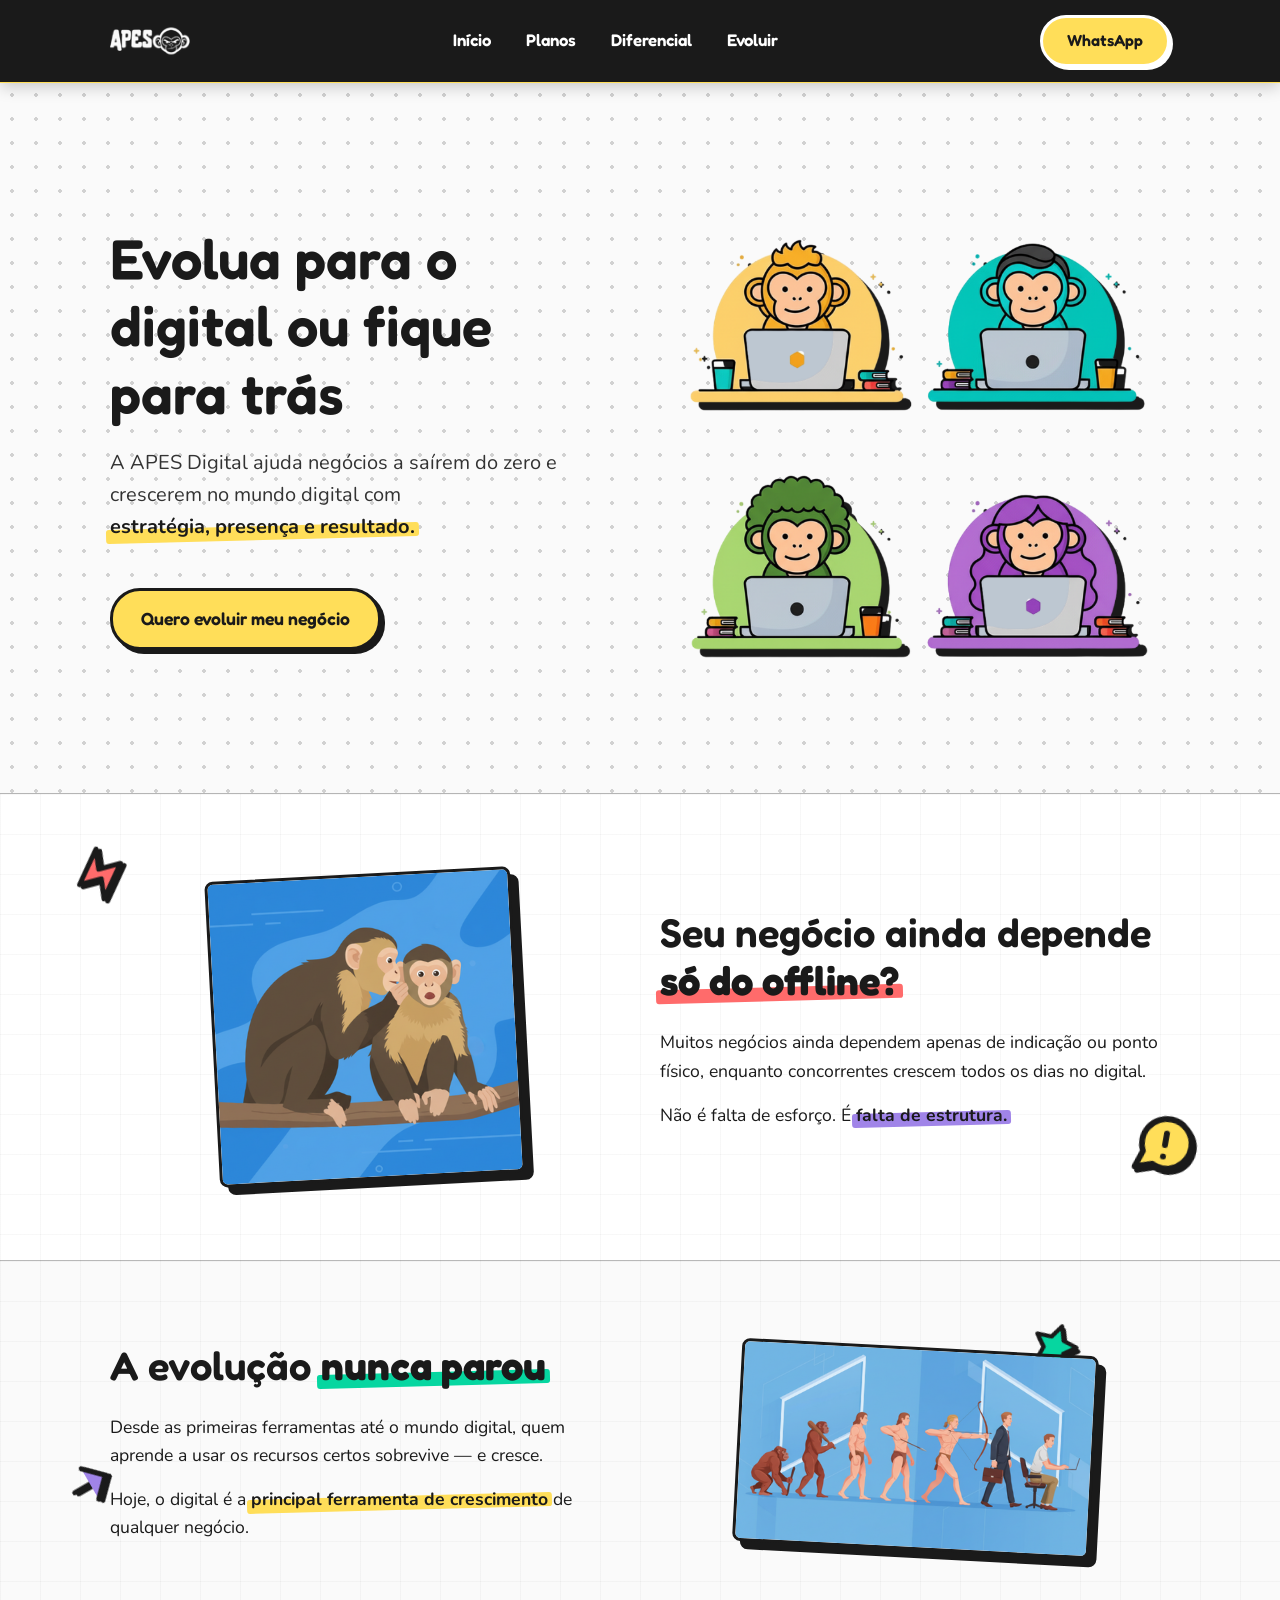
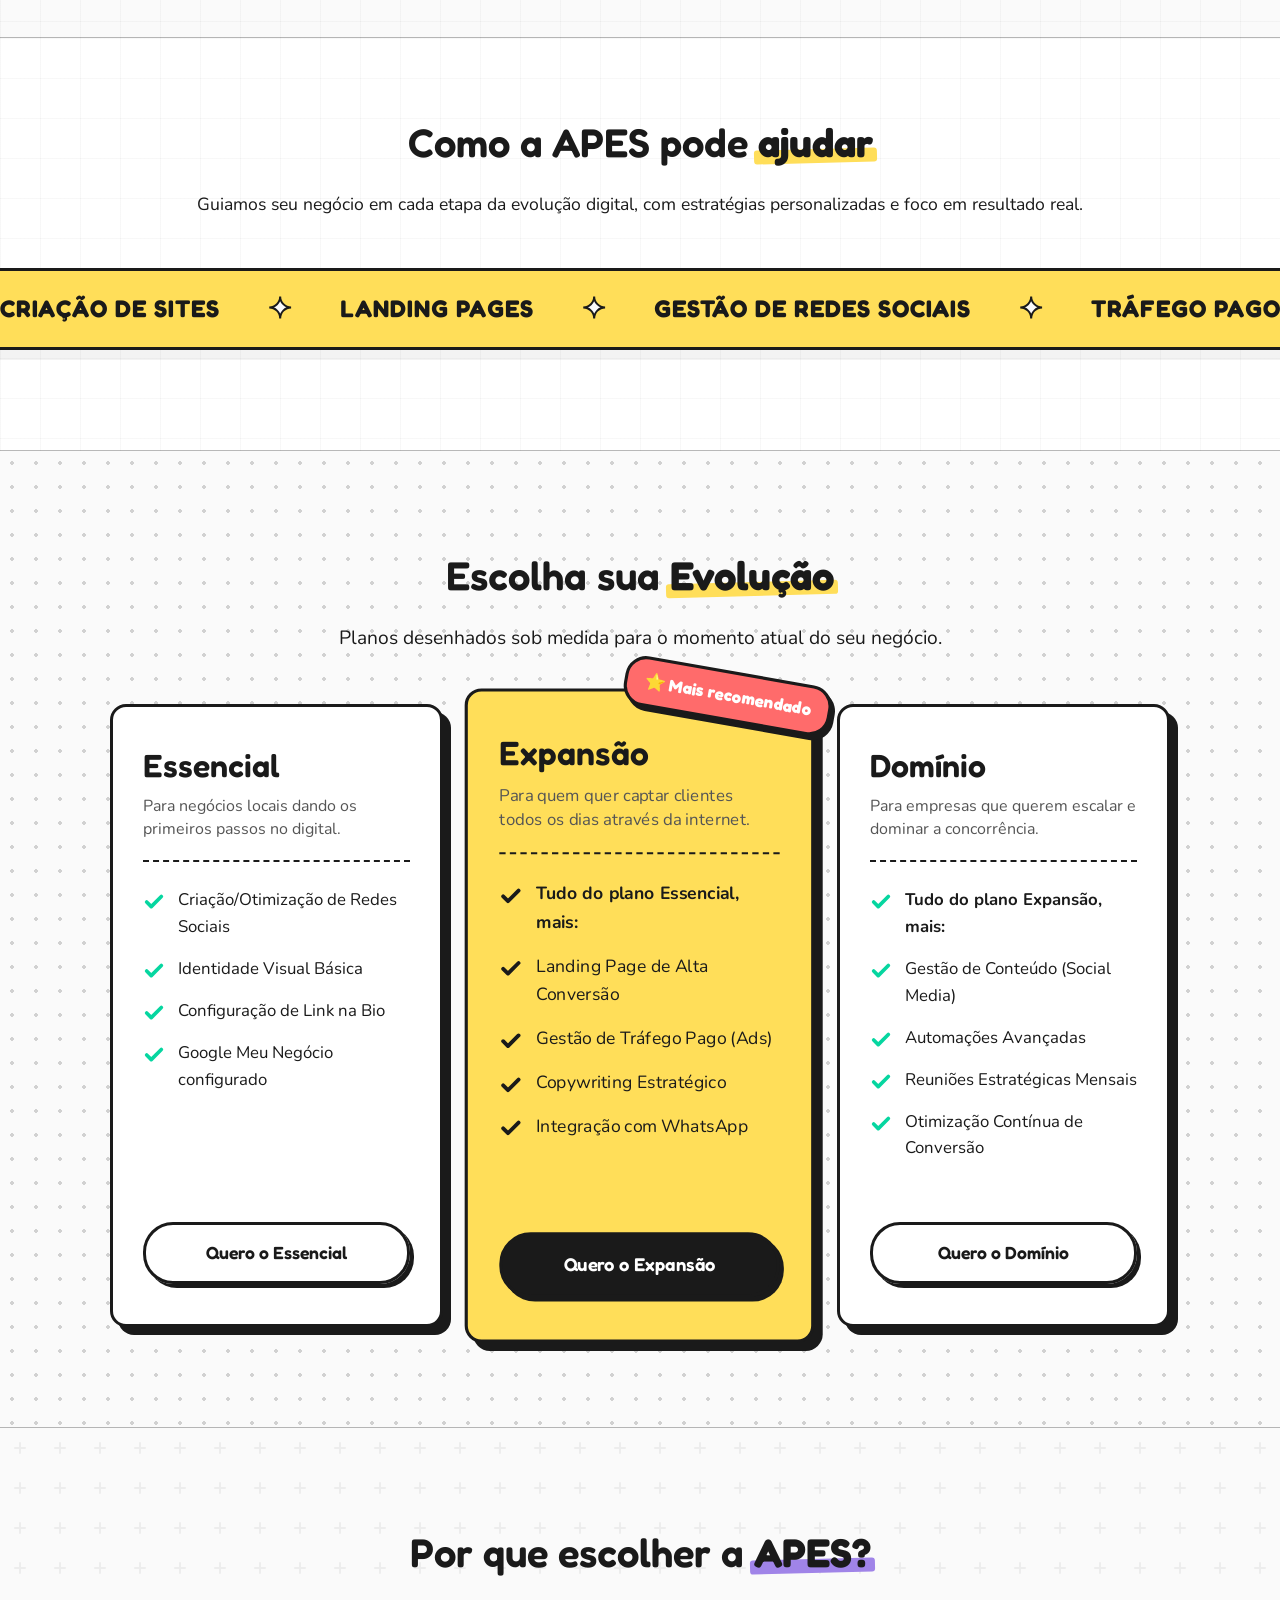
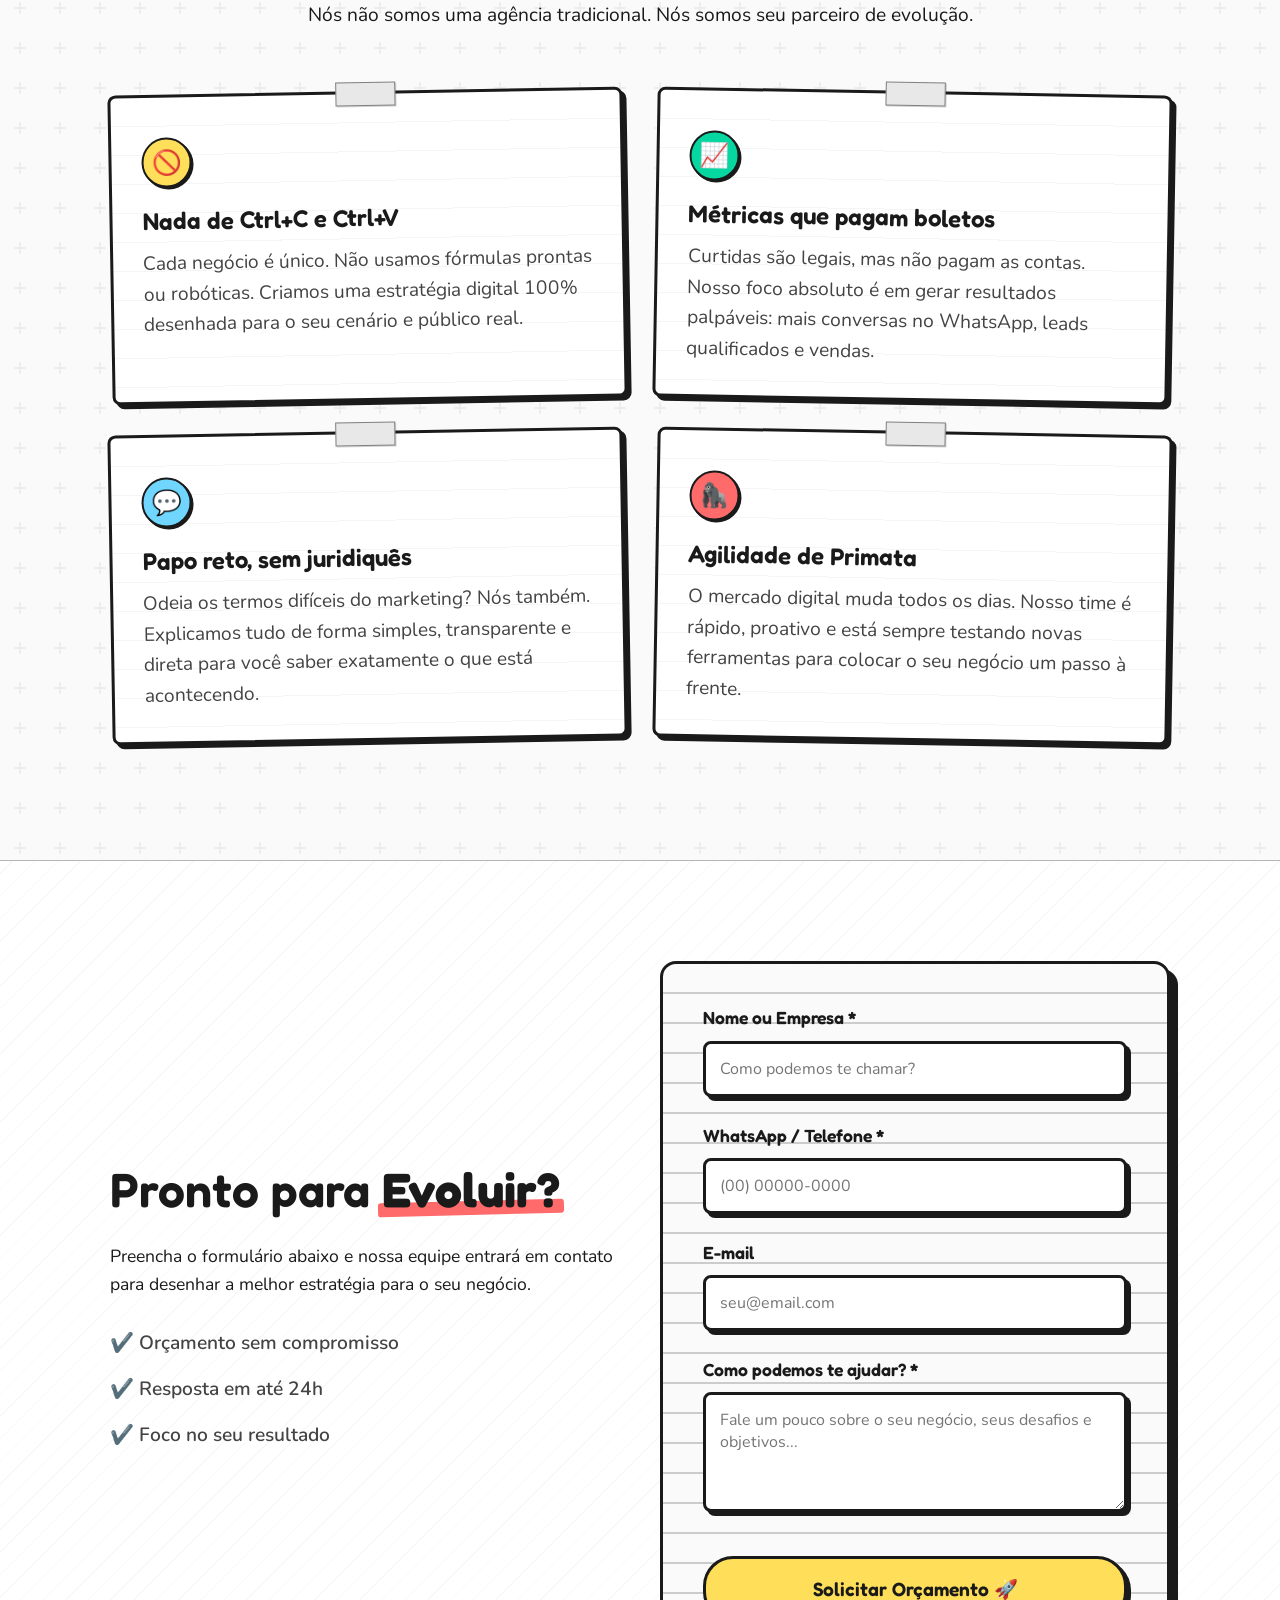
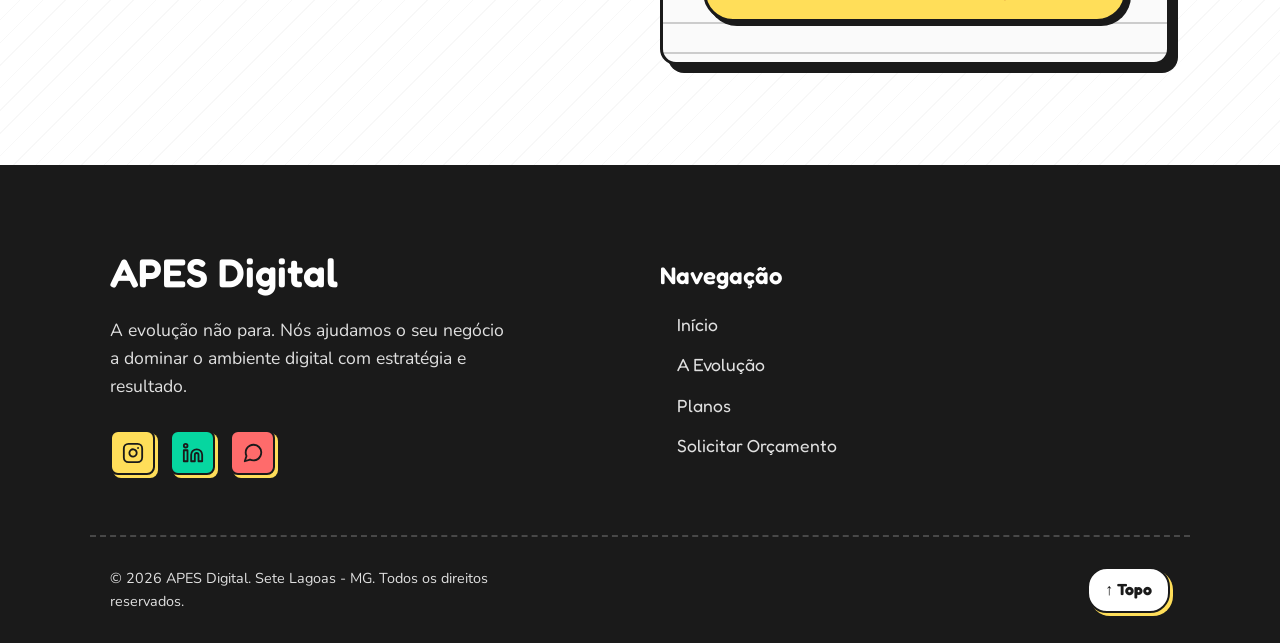
==== commit 1952dcf4: "1.0 Agora o site está totalmente finalizado com robot.txt, sitemap. codigo sem comentarios primeira " ====
--- a/index.html
+++ b/index.html
@@ -1,42 +1,33 @@
 <!doctype html>
-<html lang="pt-BR">
-  <head>
-    <meta charset="UTF-8" />
-    <meta name="viewport" content="width=device-width, initial-scale=1.0" />
-    <title>APES Digital | Evolução Digital para Negócios</title>
-    <meta name="description" content="A APES Digital ajuda negócios a saírem do zero e crescerem no digital com estratégias personalizadas, presença online e geração de resultados." />
-    <link rel="icon" href="src/images/icons/favicon.ico" />
-    <link rel="canonical" href="https://www.apesdigital.com" />
+<html lang=pt-BR>
 
-    <!--Icons-->
-    <!-- Favicon padrão -->
-  <link rel="icon" href="src/img/icons/favicon.ico" sizes="any">
-
-  <!-- PNGs (navegadores modernos) -->
-  <link rel="icon" type="image/png" sizes="16x16" href="src/img/icons/favicon-16x16.png">
-  <link rel="icon" type="image/png" sizes="32x32" href="src/img/icons/favicon-32x32.png">
-
-  <!-- Android / Chrome -->
-  <link rel="icon" type="image/png" sizes="192x192" href="src/img/icons/android-chrome-192x192.png">
-  <link rel="icon" type="image/png" sizes="512x512" href="src/img/icons/android-chrome-512x512.png">
-
-  <!-- Apple (iPhone/iPad) -->
-  <link rel="apple-touch-icon" sizes="180x180" href="src/img/icons/apple-touch-icon.png">
-
-  <!-- Manifest (PWA) -->
-  <link rel="manifest" href="src/img/icons/site.webmanifest">
-
-    <!-- Google Fonts -->
-    <link rel="preconnect" href="https://fonts.googleapis.com">
-    <link rel="preconnect" href="https://fonts.gstatic.com" crossorigin>
-    <link href="https://fonts.googleapis.com/css2?family=Fredoka:wght@500;600;700&family=Nunito:wght@400;600;700&display=swap" rel="stylesheet">
-
-    <!-- CSS -->
-    <link rel="stylesheet" href="src/css/style.css" />
-
-    <!-- SCHEMA MARKUP (SEO AVANÇADO) -->
-    <script type="application/ld+json">
-    {
+<head>
+  <meta charset=UTF-8>
+  <meta name=viewport content="width=device-width,initial-scale=1">
+  <title>APES Digital | Agência de Marketing e Criação de Sites</title>
+  <meta name=description
+    content="A APES Digital ajuda negócios a saírem do zero e crescerem no digital com estratégias personalizadas, presença online e geração de resultados.">
+  <link rel=icon href=src/images/icons/favicon.ico>
+  <link rel=canonical href=https://www.apesdigital.com>
+  <link rel=icon href=src/img/icons/favicon.ico sizes=any>
+  <link rel=icon type=image/png sizes=16x16 href=src/img/icons/favicon-16x16.png>
+  <link rel=icon type=image/png sizes=32x32 href=src/img/icons/favicon-32x32.png>
+  <link rel=icon type=image/png sizes=192x192 href=src/img/icons/android-chrome-192x192.png>
+  <link rel=icon type=image/png sizes=512x512 href=src/img/icons/android-chrome-512x512.png>
+  <link rel=apple-touch-icon sizes=180x180 href=src/img/icons/apple-touch-icon.png>
+  <link rel=manifest href=src/img/icons/site.webmanifest>
+  <link rel=preconnect href=https://fonts.googleapis.com>
+  <link rel=preconnect href=https://fonts.gstatic.com crossorigin>
+  <link
+    href="https://fonts.googleapis.com/css2?family=Fredoka:wght@500;600;700&family=Nunito:wght@400;600;700&display=swap"
+    rel=stylesheet>
+  <link rel=stylesheet href=src/css/style.css>
+  <meta property=og:title content="APES Digital | Evolução Digital">
+  <meta property=og:description content="A APES Digital ajuda negócios a saírem do zero e crescerem no digital.">
+  <meta property=og:image content=https://www.apesdigital.com/src/img/capa-compartilhamento.jpg>
+  <meta property=og:url content=https://www.apesdigital.com>
+  <script type=application/ld+json>
+{
       "@context": "https://schema.org",
       "@type": "ProfessionalService",
       "name": "APES Digital",
@@ -50,358 +41,331 @@
         "addressLocality": "Sete Lagoas",
         "addressRegion": "Minas Gerais",
         "addressCountry": "BR"
-      },
+      }
     }
-    </script>
-  </head>
+</script>
+</head>
 
-  <body>
-    <!-- HEADER (Dark Mode / Estilo Footer) -->
-    <header id="header" class="dark-header">
-      <div class="container header-inner">
-        <!-- LOGO -->
-        <a href="#" class="logo">
-          <img src="src/img/logo-header.png" alt="APES Digital" class="logo-img logo-invert" />
-          <span class="sr-only">APES Digital</span>
-        </a>
-
-        <!-- NAVEGAÇÃO -->
-        <nav aria-label="Menu principal" class="desktop-nav">
-          <ul class="nav-links">
-            <li><a href="#hero">Início</a></li>
-            <li><a href="#pacotes">Planos</a></li>
-            <li><a href="#diferencial">Diferencial</a></li>
-            <li><a href="#contato">Evoluir</a></li>
+<body>
+  <header id=header class=dark-header>
+    <div class="container header-inner">
+      <a href=# class=logo>
+        <img src=src/img/logo-header.png alt="APES Digital - Agência de Marketing Digital"
+          class="logo-img logo-full logo-invert">
+        <img src=src/img/logo-header-reduzida.png alt="APES Digital - Agência de Marketing Digital"
+          class="logo-img logo-reduced logo-invert">
+        <span class=sr-only>APES Digital</span>
+      </a>
+      <nav id=main-nav aria-label="Menu principal" class=main-nav>
+        <ul class=nav-links>
+          <li><a href=#hero>Início</a></li>
+          <li><a href=#pacotes>Planos</a></li>
+          <li><a href=#diferencial>Diferencial</a></li>
+          <li><a href=#contato>Evoluir</a></li>
+        </ul>
+      </nav>
+      <div class=header-actions>
+        <a href="https://wa.me/5531982340580?text=Olá,%20gostaria%20de%20saber%20mais%20sobre%20a%20APES%20Digital!"
+          class="btn btn-primary header-btn-wa" target=_blank>WhatsApp</a>
+        <button id=menu-toggle class=menu-toggle aria-label="Abrir menu">
+          <span></span>
+          <span></span>
+          <span></span>
+        </button>
+      </div>
+    </div>
+  </header>
+  <main>
+    <section id=hero>
+      <div class="container grid-2">
+        <div class="hero-text reveal">
+          <h1>Evolua para o digital ou fique para trás</h1>
+          <p>
+            A APES Digital ajuda negócios a saírem do zero e crescerem no mundo digital com
+            <span class="marker-highlight marker-yellow">estratégia, presença e resultado.</span>
+          </p>
+          <a href=#contato class="btn btn-primary">Quero evoluir meu negócio</a>
+        </div>
+        <div class="hero-img-container reveal delay-1">
+          <picture>
+            <source media="(min-width: 768px)" srcset=src/img/desenho-hero-large.webp>
+            <img src=src/img/desenho-hero-small.webp alt="Ilustração de evolução digital"
+              class="hero-drop-img anim-float">
+          </picture>
+        </div>
+      </div>
+    </section>
+    <section id=problema>
+      <div class="container grid-2 reverse">
+        <div class="section-img-container reveal img-container-problema">
+          <picture>
+            <source media="(min-width: 768px)" srcset=src/img/offline-large.webp>
+            <img src=src/img/offline-small.webp alt="Negócio dependendo do offline" class="sketch-img rotate-left"
+              loading=lazy>
+          </picture>
+        </div>
+        <div class="section-text eal delay-1">
+          <h2>Seu negócio ainda depende <span class="marker-highlight marker-coral">só do offline?</span></h2>
+          <p>Muitos negócios ainda dependem apenas de indicação ou ponto físico, enquanto concorrentes crescem todos os
+            dias no digital.</p>
+          <p>Não é falta de esforço. É <span class="marker-highlight marker-lilac">falta de estrutura.</span></p>
+        </div>
+      </div>
+    </section>
+    <section id=conceito>
+      <div class="container grid-2">
+        <div class="section-text reveal">
+          <h2>A evolução <span class="marker-highlight marker-mint">nunca parou</span></h2>
+          <p>Desde as primeiras ferramentas até o mundo digital, quem aprende a usar os recursos certos sobrevive — e
+            cresce.</p>
+          <p>Hoje, o digital é a <span class="marker-highlight marker-yellow">principal ferramenta de crescimento</span>
+            de qualquer negócio.</p>
+        </div>
+        <div class="section-img-container reveal delay-1 img-container-evolucao">
+          <picture>
+            <source media="(min-width: 768px)" srcset=src/img/evolucao-large.webp>
+            <img src=src/img/evolucao-small.webp alt="Evolução humana para o digital"
+              class="sketch-img rotate-right img-conceito" loading=lazy>
+          </picture>
+        </div>
+      </div>
+    </section>
+    <section id=solucao class="text-center overflow-hidden">
+      <div class="container reveal">
+        <h2>Como a APES pode <span class="marker-highlight marker-yellow">ajudar</span></h2>
+        <p>Guiamos seu negócio em cada etapa da evolução digital, com estratégias personalizadas e foco em resultado
+          real.</p>
+      </div>
+      <div class="marquee-wrapper reveal delay-1">
+        <div class=marquee-track>
+          <span class=marquee-item>Criação de Sites</span>
+          <span class=marquee-star>✦</span>
+          <span class=marquee-item>Landing Pages</span>
+          <span class=marquee-star>✦</span>
+          <span class=marquee-item>Gestão de Redes Sociais</span>
+          <span class=marquee-star>✦</span>
+          <span class=marquee-item>Tráfego Pago</span>
+          <span class=marquee-star>✦</span>
+          <span class=marquee-item>Identidade Visual</span>
+          <span class=marquee-star>✦</span>
+          <span class=marquee-item>Copywriting</span>
+          <span class=marquee-star>✦</span>
+          <span class=marquee-item>Criação de Sites</span>
+          <span class=marquee-star>✦</span>
+          <span class=marquee-item>Landing Pages</span>
+          <span class=marquee-star>✦</span>
+          <span class=marquee-item>Gestão de Redes Sociais</span>
+          <span class=marquee-star>✦</span>
+          <span class=marquee-item>Tráfego Pago</span>
+          <span class=marquee-star>✦</span>
+          <span class=marquee-item>Identidade Visual</span>
+          <span class=marquee-star>✦</span>
+          <span class=marquee-item>Copywriting</span>
+          <span class=marquee-star>✦</span>
+        </div>
+      </div>
+    </section>
+    <section id=pacotes>
+      <div class=container>
+        <div class="text-center reveal">
+          <h2>Escolha sua <span class="marker-highlight marker-yellow">Evolução</span></h2>
+          <p>Planos desenhados sob medida para o momento atual do seu negócio.</p>
+        </div>
+        <div class=cards-grid>
+          <article class="card reveal delay-1">
+            <div class=card-header>
+              <h3>Essencial</h3>
+              <p class=target-audience>Para negócios locais dando os primeiros passos no digital.</p>
+            </div>
+            <ul class=card-features>
+              <li>Criação/Otimização de Redes Sociais</li>
+              <li>Identidade Visual Básica</li>
+              <li>Configuração de Link na Bio</li>
+              <li>Google Meu Negócio configurado</li>
+            </ul>
+            <a href=#contato class="btn btn-outline card-btn select-plan-btn" data-plano=Essencial>Quero o Essencial</a>
+          </article>
+          <article class="card highlight reveal delay-2">
+            <div class=card-badge>⭐ Mais recomendado</div>
+            <div class=card-header>
+              <h3>Expansão</h3>
+              <p class=target-audience>Para quem quer captar clientes todos os dias através da internet.</p>
+            </div>
+            <ul class=card-features>
+              <li><strong>Tudo do plano Essencial, mais:</strong></li>
+              <li>Landing Page de Alta Conversão</li>
+              <li>Gestão de Tráfego Pago (Ads)</li>
+              <li>Copywriting Estratégico</li>
+              <li>Integração com WhatsApp</li>
+            </ul>
+            <a href=#contato class="btn btn-primary card-btn select-plan-btn" data-plano=Expansão>Quero o Expansão</a>
+          </article>
+          <article class="card reveal delay-3">
+            <div class=card-header>
+              <h3>Domínio</h3>
+              <p class=target-audience>Para empresas que querem escalar e dominar a concorrência.</p>
+            </div>
+            <ul class=card-features>
+              <li><strong>Tudo do plano Expansão, mais:</strong></li>
+              <li>Gestão de Conteúdo (Social Media)</li>
+              <li>Automações Avançadas</li>
+              <li>Reuniões Estratégicas Mensais</li>
+              <li>Otimização Contínua de Conversão</li>
+            </ul>
+            <a href=#contato class="btn btn-outline card-btn select-plan-btn" data-plano=Domínio>Quero o Domínio</a>
+          </article>
+        </div>
+      </div>
+    </section>
+    <section id=diferencial>
+      <div class="container text-center reveal">
+        <h2>Por que escolher a <span class="marker-highlight marker-lilac">APES?</span></h2>
+        <p>Nós não somos uma agência tradicional. Nós somos seu parceiro de evolução.</p>
+      </div>
+      <div class=container>
+        <div class=diferencial-grid>
+          <article class="clean-note reveal delay-1">
+            <div class=tape></div>
+            <div class="icon-circle bg-yellow">🚫</div>
+            <h3>Nada de Ctrl+C e Ctrl+V</h3>
+            <p>Cada negócio é único. Não usamos fórmulas prontas ou robóticas. Criamos uma estratégia digital 100%
+              desenhada para o seu cenário e público real.</p>
+          </article>
+          <article class="clean-note reveal delay-2">
+            <div class=tape></div>
+            <div class="icon-circle bg-mint">📈</div>
+            <h3>Métricas que pagam boletos</h3>
+            <p>Curtidas são legais, mas não pagam as contas. Nosso foco absoluto é em gerar resultados palpáveis: mais
+              conversas no WhatsApp, leads qualificados e vendas.</p>
+          </article>
+          <article class="clean-note reveal delay-3">
+            <div class=tape></div>
+            <div class="icon-circle bg-blue">💬</div>
+            <h3>Papo reto, sem juridiquês</h3>
+            <p>Odeia os termos difíceis do marketing? Nós também. Explicamos tudo de forma simples, transparente e
+              direta para você saber exatamente o que está acontecendo.</p>
+          </article>
+          <article class="clean-note reveal delay-1">
+            <div class=tape></div>
+            <div class="icon-circle bg-coral">🦍</div>
+            <h3>Agilidade de Primata</h3>
+            <p>O mercado digital muda todos os dias. Nosso time é rápido, proativo e está sempre testando novas
+              ferramentas para colocar o seu negócio um passo à frente.</p>
+          </article>
+        </div>
+      </div>
+    </section>
+    <section id=contato>
+      <div class="container grid-2">
+        <div class="contato-text reveal">
+          <h2>Pronto para <span class="marker-highlight marker-coral">Evoluir?</span></h2>
+          <p>Preencha o formulário abaixo e nossa equipe entrará em contato para desenhar a melhor estratégia para o seu
+            negócio.</p>
+          <ul class=contato-lista>
+            <li>✔️ Orçamento sem compromisso</li>
+            <li>✔️ Resposta em até 24h</li>
+            <li>✔️ Foco no seu resultado</li>
           </ul>
-        </nav>
-
-        <!-- AÇÕES (Tema + Botão WhatsApp) -->
-        <div class="header-actions">
-          <!-- Botão WhatsApp -->
-          <a href="https://wa.me/31982340580" class="btn btn-primary header-btn-wa" target="_blank">WhatsApp</a>
-        </div>
-      </div>
-    </header>
-
-    <main>
-      <!-- HERO -->
-      <section id="hero">
-        <div class="container grid-2">
-          <div class="hero-text reveal">
-            <h1>Evolua para o digital ou fique para trás</h1>
-            <p>
-              A APES Digital ajuda negócios a saírem do zero e crescerem no mundo digital com 
-              <span class="marker-highlight marker-yellow">estratégia, presença e resultado.</span>
-            </p>
-            <a href="#contato" class="btn btn-primary">Quero evoluir meu negócio</a>
+        </div>
+        <div class="contato-form-container reveal delay-1">
+          <form id=orcamento-form class=sketch-form>
+            <div class=honey-field aria-hidden=true>
+              <label for=website-url>Se você for humano, deixe este campo em branco:</label>
+              <input id=website-url name=website-url tabindex=-1 autocomplete=off>
+            </div>
+            <div class=form-group>
+              <label for=nome>Nome ou Empresa *</label>
+              <input id=nome name=nome required placeholder="Como podemos te chamar?">
+            </div>
+            <div class=form-group>
+              <label for=telefone>WhatsApp / Telefone *</label>
+              <input type=tel id=telefone name=telefone required placeholder="(00) 00000-0000" maxlength=15>
+            </div>
+            <div class=form-group>
+              <label for=email>E-mail</label>
+              <input type=email id=email name=email placeholder=seu@email.com>
+            </div>
+            <div class=form-group id=plano-group style=display:none>
+              <label for=plano>Plano Selecionado</label>
+              <div class=input-plano-wrapper>
+                <input id=plano name=plano readonly>
+                <button type=button id=clear-plano class=btn-clear title="Remover plano">✕</button>
+              </div>
+            </div>
+            <div class=form-group>
+              <label for=mensagem>Como podemos te ajudar? *</label>
+              <textarea id=mensagem name=mensagem required
+                placeholder="Fale um pouco sobre o seu negócio, seus desafios e objetivos..."></textarea>
+            </div>
+            <button type=submit class="btn btn-primary form-submit-btn">Solicitar Orçamento 🚀</button>
+          </form>
+          <div id=mensagem-sucesso class="sketch-form success-box" style=display:none>
+            <div class=rocket-wrapper>
+              <span id=rocket-icon>🚀</span>
+            </div>
+            <h3>Decolagem Autorizada!</h3>
+            <p>Recebemos o seu pedido. Nossa equipe vai te chamar no WhatsApp em breve para iniciarmos a sua evolução
+              digital.</p>
+            <button id=btn-novo-orcamento class="btn btn-outline mt-3">Enviar outro orçamento</button>
           </div>
-          <div class="hero-img-container reveal delay-1">
-            <picture>
-              <!-- Imagem para telas grandes (PC/Tablet) -->
-              <source media="(min-width: 768px)" srcset="
-              src/img/desenho-hero-large.webp">
-              <!-- Imagem padrão / Telas pequenas (Celular) -->
-              <img src="src/img/desenho-hero-small.webp" 
-              alt="Ilustração de evolução digital" 
-              class="hero-drop-img anim-float" />
-            </picture>
-          </div>
-        </div>
-      </section>
-
-      <!-- PROBLEMA -->
-      <section id="problema">
-        <div class="container grid-2 reverse">
-          <div class="section-img-container reveal img-container-problema">
-            <picture>
-              <source media="(min-width: 768px)" 
-              srcset="src/img/offline-large.webp">
-              <img src="src/img/offline-small.webp" 
-              alt="Negócio dependendo do offline" 
-              class="sketch-img rotate-left"
-              loading="lazy" />
-            </picture>
-          </div>
-          <div class="section-text eal delay-1">
-            <h2>Seu negócio ainda depende <span class="marker-highlight marker-coral">só do offline?</span></h2>
-            <p>Muitos negócios ainda dependem apenas de indicação ou ponto físico, enquanto concorrentes crescem todos os dias no digital.</p>
-            <p>Não é falta de esforço. É <span class="marker-highlight marker-lilac">falta de estrutura.</span></p>
-          </div>
-        </div>
-      </section>
-
-      <!-- CONCEITO -->
-      <section id="conceito">
-        <div class="container grid-2">
-          <div class="section-text reveal">
-            <h2>A evolução <span class="marker-highlight marker-mint">nunca parou</span></h2>
-            <p>Desde as primeiras ferramentas até o mundo digital, quem aprende a usar os recursos certos sobrevive — e cresce.</p>
-            <p>Hoje, o digital é a <span class="marker-highlight marker-yellow">principal ferramenta de crescimento</span> de qualquer negócio.</p>
-          </div>
-          <div class="section-img-container reveal delay-1 img-container-evolucao">
-            <picture>
-              <source media="(min-width: 768px)" 
-              srcset="src/img/evolucao-large.webp">
-              <img src="src/img/evolucao-small.webp" 
-              alt="Evolução humana para o digital" 
-              class="sketch-img rotate-right img-conceito"
-              loading="lazy" />
-            </picture>
-          </div>
-        </div>
-      </section>
-
-      <!-- SOLUÇÃO -->
-      <section id="solucao" class="text-center overflow-hidden">
-        <div class="container reveal">
-          <h2>Como a APES pode <span class="marker-highlight marker-yellow">ajudar</span></h2>
-          <p>Guiamos seu negócio em cada etapa da evolução digital, com estratégias personalizadas e foco em resultado real.</p>
-        </div>
-
-        <!-- CARROSSEL INFINITO DE SERVIÇOS (Fita Colada) -->
-        <div class="marquee-wrapper reveal delay-1">
-          <div class="marquee-track">
-            <!-- CONJUNTO 1 -->
-            <span class="marquee-item">Criação de Sites</span>
-            <span class="marquee-star">✦</span>
-            <span class="marquee-item">Landing Pages</span>
-            <span class="marquee-star">✦</span>
-            <span class="marquee-item">Gestão de Redes Sociais</span>
-            <span class="marquee-star">✦</span>
-            <span class="marquee-item">Tráfego Pago</span>
-            <span class="marquee-star">✦</span>
-            <span class="marquee-item">Identidade Visual</span>
-            <span class="marquee-star">✦</span>
-            <span class="marquee-item">Copywriting</span>
-            <span class="marquee-star">✦</span>
-
-            <!-- CONJUNTO 2 (Cópia exata para o loop infinito funcionar perfeitamente) -->
-            <span class="marquee-item">Criação de Sites</span>
-            <span class="marquee-star">✦</span>
-            <span class="marquee-item">Landing Pages</span>
-            <span class="marquee-star">✦</span>
-            <span class="marquee-item">Gestão de Redes Sociais</span>
-            <span class="marquee-star">✦</span>
-            <span class="marquee-item">Tráfego Pago</span>
-            <span class="marquee-star">✦</span>
-            <span class="marquee-item">Identidade Visual</span>
-            <span class="marquee-star">✦</span>
-            <span class="marquee-item">Copywriting</span>
-            <span class="marquee-star">✦</span>
-          </div>
-        </div>
-      </section>
-
-      <!-- PACOTES (PLANOS) -->
-      <section id="pacotes">
-        <div class="container">
-          <div class="text-center reveal">
-            <h2>Escolha sua <span class="marker-highlight marker-yellow">Evolução</span></h2>
-            <p>Planos desenhados sob medida para o momento atual do seu negócio.</p>
-          </div>
-          
-          <div class="cards-grid">
-            <!-- PLANO 1: BASE -->
-            <article class="card reveal delay-1">
-              <div class="card-header">
-                <h3>Essencial</h3>
-                <p class="target-audience">Para negócios locais dando os primeiros passos no digital.</p>
-              </div>
-              <ul class="card-features">
-                <li>Criação/Otimização de Redes Sociais</li>
-                <li>Identidade Visual Básica</li>
-                <li>Configuração de Link na Bio</li>
-                <li>Google Meu Negócio configurado</li>
-              </ul>
-              <a href="#contato" class="btn btn-outline card-btn select-plan-btn" data-plano="Essencial">Quero o Essencial</a>
-            </article>
-
-            <!-- PLANO 2: EXPANSÃO (DESTAQUE) -->
-            <article class="card highlight reveal delay-2">
-              <div class="card-badge">⭐ Mais recomendado</div>
-              <div class="card-header">
-                <h3>Expansão</h3>
-                <p class="target-audience">Para quem quer captar clientes todos os dias através da internet.</p>
-              </div>
-              <ul class="card-features">
-                <li><strong>Tudo do plano Essencial, mais:</strong></li>
-                <li>Landing Page de Alta Conversão</li>
-                <li>Gestão de Tráfego Pago (Ads)</li>
-                <li>Copywriting Estratégico</li>
-                <li>Integração com WhatsApp</li>
-              </ul>
-              <a href="#contato" class="btn btn-primary card-btn select-plan-btn" data-plano="Expansão">Quero o Expansão</a>
-            </article>
-
-            <!-- PLANO 3: DOMÍNIO -->
-            <article class="card reveal delay-3">
-              <div class="card-header">
-                <h3>Domínio</h3>
-                <p class="target-audience">Para empresas que querem escalar e dominar a concorrência.</p>
-              </div>
-              <ul class="card-features">
-                <li><strong>Tudo do plano Expansão, mais:</strong></li>
-                <li>Gestão de Conteúdo (Social Media)</li>
-                <li>Automações Avançadas</li>
-                <li>Reuniões Estratégicas Mensais</li>
-                <li>Otimização Contínua de Conversão</li>
-              </ul>
-              <a href="#contato" class="btn btn-outline card-btn select-plan-btn" data-plano="Domínio">Quero o Domínio</a>
-            </article>
-          </div>
-        </div>
-      </section>
-
-      <!-- DIFERENCIAL-->
-      <section id="diferencial">
-        <div class="container text-center reveal">
-          <h2>Por que escolher a <span class="marker-highlight marker-lilac">APES?</span></h2>
-          <p>Nós não somos uma agência tradicional. Nós somos seu parceiro de evolução.</p>
-        </div>
-
-        <div class="container">
-          <div class="diferencial-grid">
-            <!-- Diferencial 1 -->
-            <article class="clean-note reveal delay-1">
-              <div class="tape"></div>
-              <div class="icon-circle bg-yellow">🚫</div>
-              <h3>Nada de Ctrl+C e Ctrl+V</h3>
-              <p>Cada negócio é único. Não usamos fórmulas prontas ou robóticas. Criamos uma estratégia digital 100% desenhada para o seu cenário e público real.</p>
-            </article>
-
-            <!-- Diferencial 2 -->
-            <article class="clean-note reveal delay-2">
-              <div class="tape"></div>
-              <div class="icon-circle bg-mint">📈</div>
-              <h3>Métricas que pagam boletos</h3>
-              <p>Curtidas são legais, mas não pagam as contas. Nosso foco absoluto é em gerar resultados palpáveis: mais conversas no WhatsApp, leads qualificados e vendas.</p>
-            </article>
-
-            <!-- Diferencial 3 -->
-            <article class="clean-note reveal delay-3">
-              <div class="tape"></div>
-              <div class="icon-circle bg-blue">💬</div>
-              <h3>Papo reto, sem juridiquês</h3>
-              <p>Odeia os termos difíceis do marketing? Nós também. Explicamos tudo de forma simples, transparente e direta para você saber exatamente o que está acontecendo.</p>
-            </article>
-
-            <!-- Diferencial 4 -->
-            <article class="clean-note reveal delay-1">
-              <div class="tape"></div>
-              <div class="icon-circle bg-coral">🦍</div>
-              <h3>Agilidade de Primata</h3>
-              <p>O mercado digital muda todos os dias. Nosso time é rápido, proativo e está sempre testando novas ferramentas para colocar o seu negócio um passo à frente.</p>
-            </article>
-          </div>
-        </div>
-      </section>
-
-      <!-- FORMULÁRIO DE CONTATO / ORÇAMENTO -->
-      <section id="contato">
-        <div class="container grid-2">
-          <!-- Texto da Esquerda -->
-          <div class="contato-text reveal">
-            <h2>Pronto para <span class="marker-highlight marker-coral">Evoluir?</span></h2>
-            <p>Preencha o formulário abaixo e nossa equipe entrará em contato para desenhar a melhor estratégia para o seu negócio.</p>
-            <ul class="contato-lista">
-              <li>✔️ Orçamento sem compromisso</li>
-              <li>✔️ Resposta em até 24h</li>
-              <li>✔️ Foco no seu resultado</li>
-            </ul>
-          </div>
-
-          <!-- Formulário da Direita -->
-          <div class="contato-form-container reveal delay-1">
-            <form id="orcamento-form" class="sketch-form">
-              <!-- HONEYPOT (Isca Anti-Spam Oculta) -->
-              <div class="honey-field" aria-hidden="true">
-                <label for="website-url">Se você for humano, deixe este campo em branco:</label>
-                <input type="text" id="website-url" name="website-url" tabindex="-1" autocomplete="off">
-              </div>
-              <!-- Nome -->
-              <div class="form-group">
-                <label for="nome">Nome ou Empresa *</label>
-                <input type="text" id="nome" name="nome" required placeholder="Como podemos te chamar?">
-              </div>
-
-              <!-- Telefone -->
-              <div class="form-group">
-                <label for="telefone">WhatsApp / Telefone *</label>
-                <input type="tel" id="telefone" name="telefone" required placeholder="(00) 00000-0000">
-              </div>
-
-              <!-- E-mail -->
-              <div class="form-group">
-                <label for="email">E-mail</label>
-                <input type="email" id="email" name="email" placeholder="seu@email.com">
-              </div>
-
-              <!-- PLANO INTERESSADO (Fica escondido por padrão) -->
-              <div class="form-group" id="plano-group" style="display: none;">
-                <label for="plano">Plano Selecionado</label>
-                <div class="input-plano-wrapper">
-                  <input type="text" id="plano" name="plano" readonly>
-                  <!-- Botãozinho para remover o plano caso o cliente desista -->
-                  <button type="button" id="clear-plano" class="btn-clear" title="Remover plano">✕</button>
-                </div>
-              </div>
-
-              <!-- Mensagem -->
-              <div class="form-group">
-                <label for="mensagem">Como podemos te ajudar? *</label>
-                <textarea id="mensagem" name="mensagem" required placeholder="Fale um pouco sobre o seu negócio, seus desafios e objetivos..."></textarea>
-              </div>
-
-              <button type="submit" class="btn btn-primary form-submit-btn">Solicitar Orçamento 🚀</button>
-            </form>
-          </div>
-        </div>
-      </section>
-    </main>
-
-    <!-- FOOTER -->
-    <footer id="footer">
-      <div class="container grid-2">
-        <!-- Coluna 1: Marca e Redes Sociais -->
-        <div class="footer-brand reveal">
-          <h2>APES Digital</h2>
-          <p>A evolução não para. Nós ajudamos o seu negócio a dominar o ambiente digital com estratégia e resultado.</p>
-          
-          <div class="social-links">
-            <!-- Instagram -->
-            <a href="#" class="social-btn bg-yellow" aria-label="Instagram">
-              <svg viewBox="0 0 24 24" fill="none" stroke="currentColor" stroke-width="2" stroke-linecap="round" stroke-linejoin="round"><rect x="2" y="2" width="20" height="20" rx="5" ry="5"></rect><path d="M16 11.37A4 4 0 1 1 12.63 8 4 4 0 0 1 16 11.37z"></path><line x1="17.5" y1="6.5" x2="17.51" y2="6.5"></line></svg>
-            </a>
-            <!-- LinkedIn -->
-            <a href="#" class="social-btn bg-mint" aria-label="LinkedIn">
-              <svg viewBox="0 0 24 24" fill="none" stroke="currentColor" stroke-width="2" stroke-linecap="round" stroke-linejoin="round"><path d="M16 8a6 6 0 0 1 6 6v7h-4v-7a2 2 0 0 0-2-2 2 2 0 0 0-2 2v7h-4v-7a6 6 0 0 1 6-6z"></path><rect x="2" y="9" width="4" height="12"></rect><circle cx="4" cy="4" r="2"></circle></svg>
-            </a>
-            <!-- WhatsApp -->
-            <a href="#" class="social-btn bg-coral" aria-label="WhatsApp">
-              <svg viewBox="0 0 24 24" fill="none" stroke="currentColor" stroke-width="2" stroke-linecap="round" stroke-linejoin="round"><path d="M21 11.5a8.38 8.38 0 0 1-.9 3.8 8.5 8.5 0 0 1-7.6 4.7 8.38 8.38 0 0 1-3.8-.9L3 21l1.9-5.7a8.38 8.38 0 0 1-.9-3.8 8.5 8.5 0 0 1 4.7-7.6 8.38 8.38 0 0 1 3.8-.9h.5a8.48 8.48 0 0 1 8 8v.5z"></path></svg>
-            </a>
-          </div>
-        </div>
-
-        <!-- Coluna 2: Links Rápidos -->
-        <div class="footer-links reveal delay-1">
-          <h3>Navegação</h3>
-          <ul>
-            <li><a href="#hero">Início</a></li>
-            <li><a href="#conceito">A Evolução</a></li>
-            <li><a href="#pacotes">Planos</a></li>
-            <li><a href="#contato">Solicitar Orçamento</a></li>
-          </ul>
-        </div>
-      </div>
-
-      <!-- Linha Final (Copyright e Voltar ao topo) -->
-      <div class="footer-bottom container reveal delay-2">
-        <p>&copy; <span id="year"></span> APES Digital. Todos os direitos reservados.</p>
-        <a href="#hero" class="back-to-top" aria-label="Voltar ao topo">↑ Topo</a>
-      </div>
-    </footer>
-
-    <script src="src/js/index.js"></script>
-  </body>
+        </div>
+      </div>
+    </section>
+  </main>
+  <footer id=footer>
+    <div class="container grid-2">
+      <div class="footer-brand reveal">
+        <h2>APES Digital</h2>
+        <p>A evolução não para. Nós ajudamos o seu negócio a dominar o ambiente digital com estratégia e resultado.</p>
+        <div class=social-links>
+          <a href=# class="social-btn bg-yellow" aria-label=Instagram>
+            <svg viewBox="0 0 24 24" fill=none stroke=currentColor stroke-width=2 stroke-linecap=round
+              stroke-linejoin=round>
+              <rect x=2 y=2 width=20 height=20 rx=5 ry=5></rect>
+              <path d="M16 11.37A4 4 0 1 1 12.63 8 4 4 0 0 1 16 11.37z"></path>
+              <line x1=17.5 y1=6.5 x2=17.51 y2=6.5></line>
+            </svg>
+          </a>
+          <a href=# class="social-btn bg-mint" aria-label=LinkedIn>
+            <svg viewBox="0 0 24 24" fill=none stroke=currentColor stroke-width=2 stroke-linecap=round
+              stroke-linejoin=round>
+              <path d="M16 8a6 6 0 0 1 6 6v7h-4v-7a2 2 0 0 0-2-2 2 2 0 0 0-2 2v7h-4v-7a6 6 0 0 1 6-6z"></path>
+              <rect x=2 y=9 width=4 height=12></rect>
+              <circle cx=4 cy=4 r=2></circle>
+            </svg>
+          </a>
+          <a href=# class="social-btn bg-coral" aria-label=WhatsApp>
+            <svg viewBox="0 0 24 24" fill=none stroke=currentColor stroke-width=2 stroke-linecap=round
+              stroke-linejoin=round>
+              <path
+                d="M21 11.5a8.38 8.38 0 0 1-.9 3.8 8.5 8.5 0 0 1-7.6 4.7 8.38 8.38 0 0 1-3.8-.9L3 21l1.9-5.7a8.38 8.38 0 0 1-.9-3.8 8.5 8.5 0 0 1 4.7-7.6 8.38 8.38 0 0 1 3.8-.9h.5a8.48 8.48 0 0 1 8 8v.5z">
+              </path>
+            </svg>
+          </a>
+        </div>
+      </div>
+      <div class="footer-links reveal delay-1">
+        <h3>Navegação</h3>
+        <ul>
+          <li><a href=#hero>Início</a></li>
+          <li><a href=#conceito>A Evolução</a></li>
+          <li><a href=#pacotes>Planos</a></li>
+          <li><a href=#contato>Solicitar Orçamento</a></li>
+        </ul>
+      </div>
+    </div>
+    <div class="footer-bottom container reveal delay-2">
+      <p>&copy; <span id=year>2026</span> APES Digital. Sete Lagoas - MG. Todos os direitos reservados.</p>
+      <a href=#hero class=back-to-top aria-label="Voltar ao topo">↑ Topo</a>
+    </div>
+  </footer>
+  <a href="https://wa.me/5531982340580?text=Olá,%20gostaria%20de%20saber%20mais%20sobre%20a%20APES%20Digital!"
+    class=floating-wa target=_blank aria-label="Falar no WhatsApp">
+    <svg xmlns=http://www.w3.org/2000/svg viewBox="0 0 448 512" fill=currentColor>
+      <path
+        d="M380.9 97.1C339 55.1 283.2 32 223.9 32c-122.4 0-222 99.6-222 222 0 39.1 10.2 77.3 29.6 111L0 480l117.7-30.9c32.4 17.7 68.9 27 106.1 27h.1c122.3 0 224.1-99.6 224.1-222 0-59.3-25.2-115-67.1-157.1zm-157 341.6c-33.2 0-65.7-8.9-94-25.7l-6.7-4-69.8 18.3L72 359.2l-4.4-7c-18.5-29.4-28.2-63.3-28.2-98.2 0-101.7 82.8-184.5 184.6-184.5 49.3 0 95.6 19.2 130.4 54.1 34.8 34.9 56.2 81.2 56.1 130.5 0 101.8-84.9 184.6-186.6 184.6zm101.2-138.2c-5.5-2.8-32.8-16.2-37.9-18-5.1-1.9-8.8-2.8-12.5 2.8-3.7 5.6-14.3 18-17.6 21.8-3.2 3.7-6.5 4.2-12 1.4-32.6-16.3-54-29.1-75.5-66-5.7-9.8 5.7-9.1 16.3-30.3 1.8-3.7.9-6.9-.5-9.7-1.4-2.8-12.5-30.1-17.1-41.2-4.5-10.8-9.1-9.3-12.5-9.5-3.2-.2-6.9-.2-10.6-.2-3.7 0-9.7 1.4-14.8 6.9-5.1 5.6-19.4 19-19.4 46.3 0 27.3 19.9 53.7 22.6 57.4 2.8 3.7 39.1 59.7 94.8 83.8 35.2 15.2 49 16.5 66.6 13.9 10.7-1.6 32.8-13.4 37.4-26.4 4.6-13 4.6-24.1 3.2-26.4-1.3-2.5-5-3.9-10.5-6.6z" />
+    </svg>
+  </a>
+  <script src=src/js/index.js></script>
+</body>
 </html>
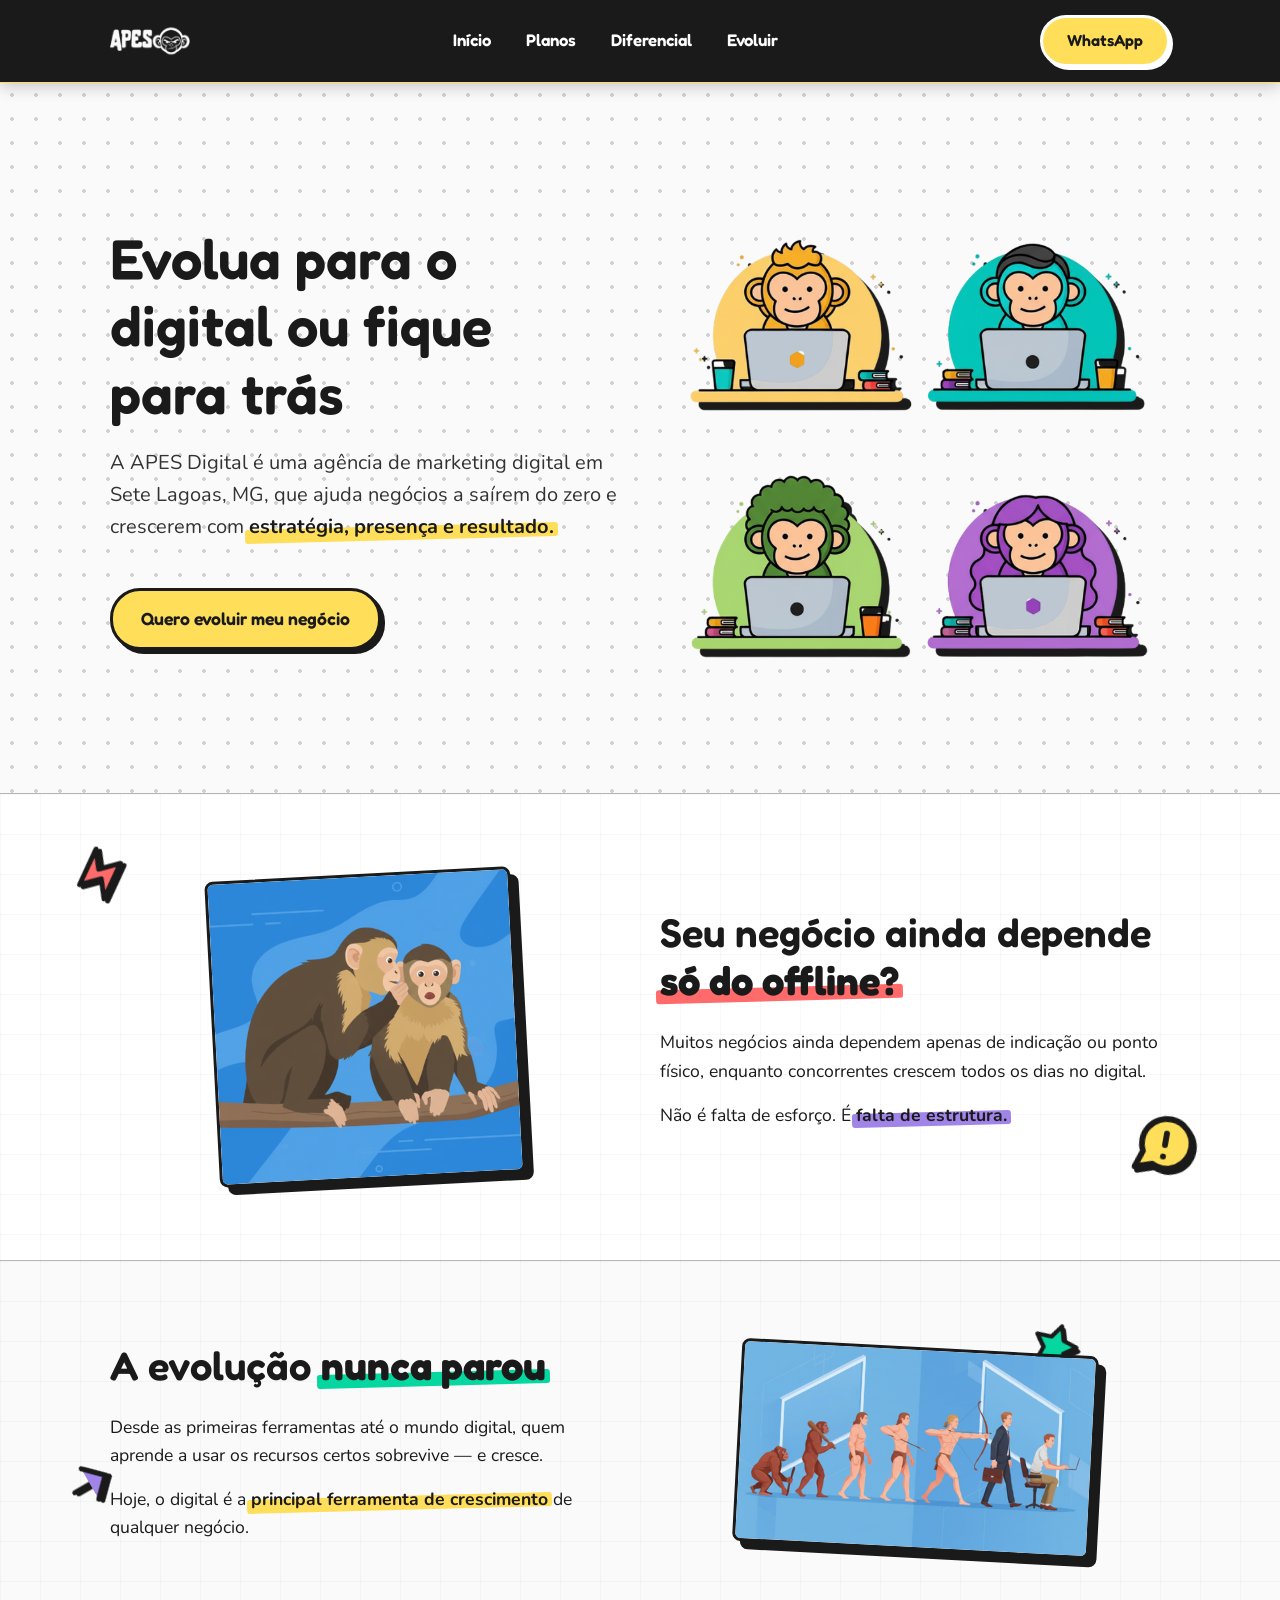
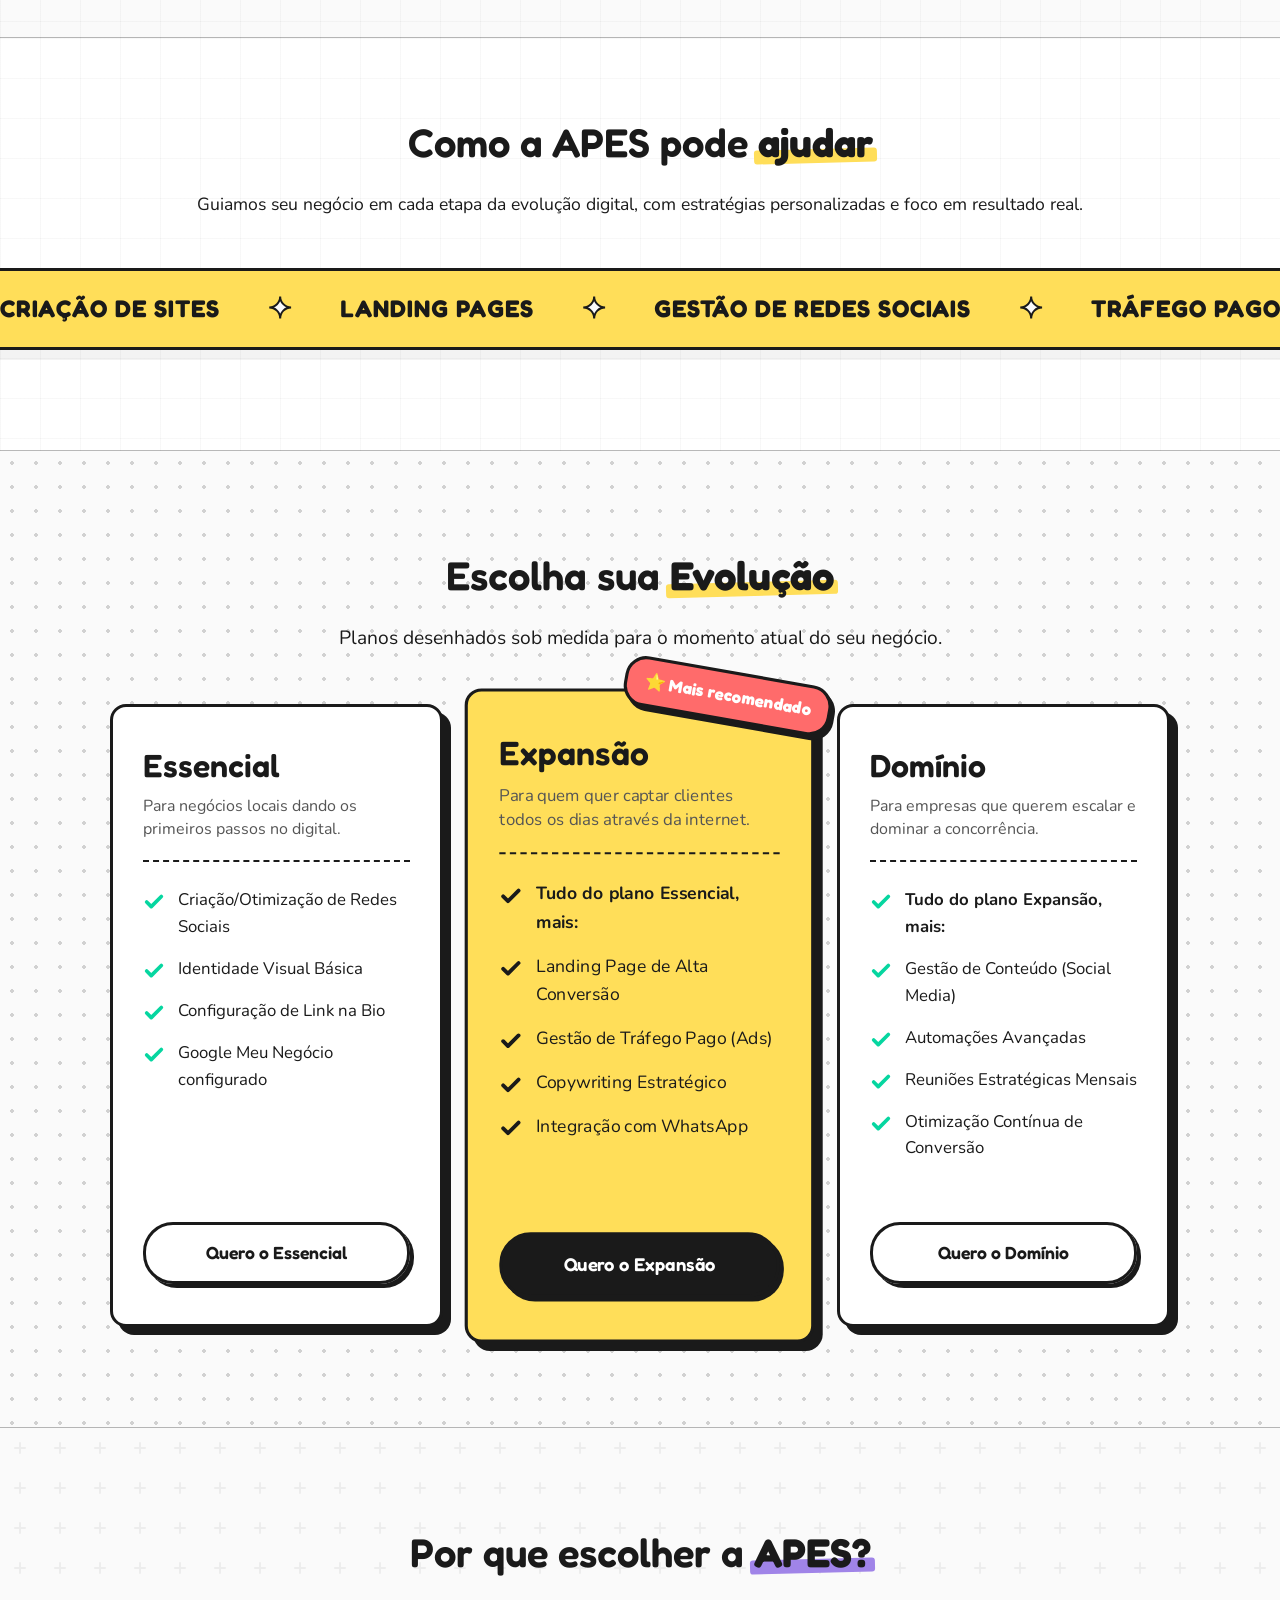
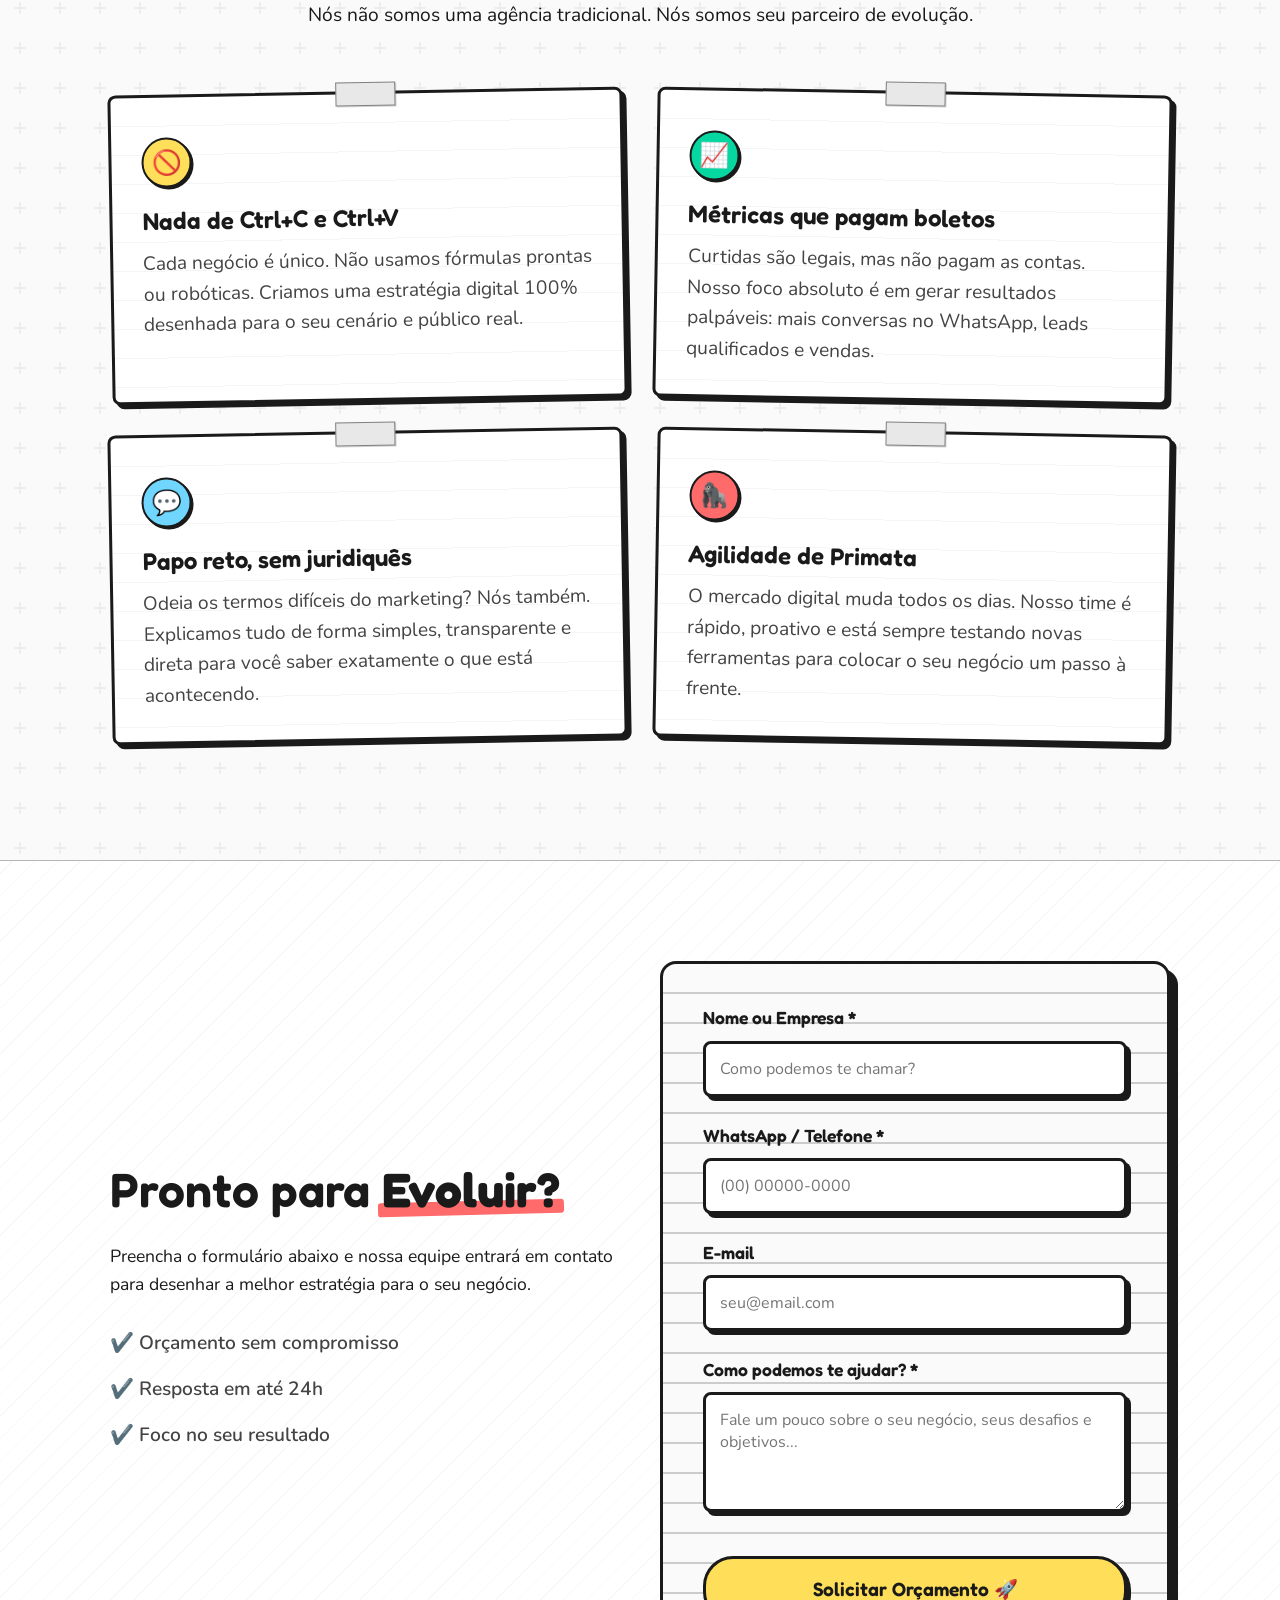
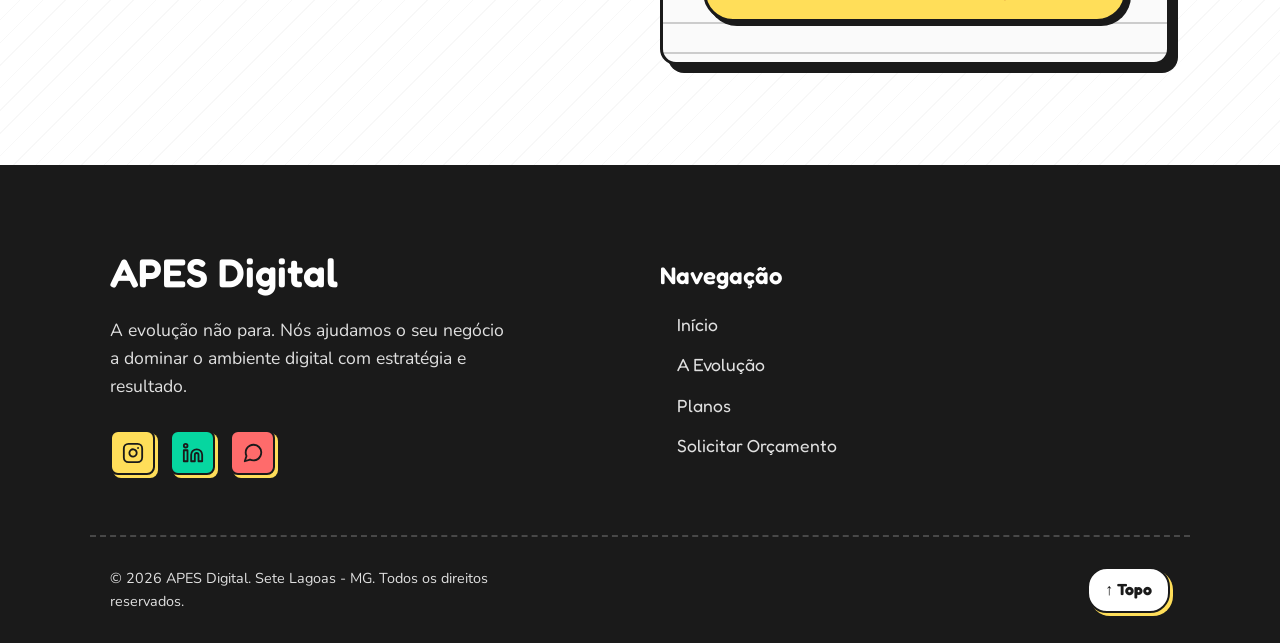
==== commit 638b420d: "1.1 Fazendo melhorias e remoções de linhas inúteis" ====
--- a/index.html
+++ b/index.html
@@ -3,13 +3,24 @@
 
 <head>
   <meta charset=UTF-8>
+  <meta http-equiv=X-UA-Compatible content="IE=edge">
   <meta name=viewport content="width=device-width,initial-scale=1">
-  <title>APES Digital | Agência de Marketing e Criação de Sites</title>
+  <title>APES Digital | Ag&ecirc;ncia de Marketing Digital em Sete Lagoas, MG</title>
   <meta name=description
-    content="A APES Digital ajuda negócios a saírem do zero e crescerem no digital com estratégias personalizadas, presença online e geração de resultados.">
-  <link rel=icon href=src/images/icons/favicon.ico>
-  <link rel=canonical href=https://www.apesdigital.com>
-  <link rel=icon href=src/img/icons/favicon.ico sizes=any>
+    content="Ag&ecirc;ncia de marketing digital em Sete Lagoas, MG. A APES Digital cria sites, landing pages e campanhas de tr&aacute;fego pago para neg&oacute;cios crescerem no digital.">
+  <meta name=keywords
+    content="APES Digital, ag&ecirc;ncia de marketing digital em Sete Lagoas, marketing digital em Sete Lagoas, cria&ccedil;&atilde;o de sites em Sete Lagoas, landing pages, tr&aacute;fego pago, gest&atilde;o de redes sociais, identidade visual, copywriting">
+  <meta name=robots content="index,follow,max-image-preview:large">
+  <meta name=author content="APES Digital">
+  <meta name=application-name content="APES Digital">
+  <meta name=apple-mobile-web-app-title content="APES Digital">
+  <meta name=theme-color content="#1a1a1a">
+  <meta name=format-detection content="telephone=no">
+  <meta name=geo.region content=BR-MG>
+  <meta name=geo.placename content="Sete Lagoas, Minas Gerais">
+  <meta name=referrer content=strict-origin-when-cross-origin>
+  <link rel=canonical href=https://www.apesdigital.com/>
+  <link rel=icon type=image/x-icon href=src/img/icons/favicon.ico>
   <link rel=icon type=image/png sizes=16x16 href=src/img/icons/favicon-16x16.png>
   <link rel=icon type=image/png sizes=32x32 href=src/img/icons/favicon-32x32.png>
   <link rel=icon type=image/png sizes=192x192 href=src/img/icons/android-chrome-192x192.png>
@@ -21,39 +32,148 @@
   <link
     href="https://fonts.googleapis.com/css2?family=Fredoka:wght@500;600;700&family=Nunito:wght@400;600;700&display=swap"
     rel=stylesheet>
+  <link rel=preload as=image href=src/img/desenho-hero-small.webp
+    imagesrcset="src/img/desenho-hero-small.webp 400w, src/img/desenho-hero-large.webp 800w"
+    imagesizes="(min-width: 768px) 50vw, 100vw" type=image/webp>
   <link rel=stylesheet href=src/css/style.css>
-  <meta property=og:title content="APES Digital | Evolução Digital">
-  <meta property=og:description content="A APES Digital ajuda negócios a saírem do zero e crescerem no digital.">
+  <meta property=og:locale content=pt_BR>
+  <meta property=og:type content=website>
+  <meta property=og:site_name content="APES Digital">
+  <meta property=og:title content="APES Digital | Ag&ecirc;ncia de Marketing Digital em Sete Lagoas, MG">
+  <meta property=og:description
+    content="Ag&ecirc;ncia de marketing digital em Sete Lagoas, MG, com cria&ccedil;&atilde;o de sites, tr&aacute;fego pago e estrat&eacute;gias personalizadas.">
   <meta property=og:image content=https://www.apesdigital.com/src/img/capa-compartilhamento.jpg>
-  <meta property=og:url content=https://www.apesdigital.com>
+  <meta property=og:image:secure_url content=https://www.apesdigital.com/src/img/capa-compartilhamento.jpg>
+  <meta property=og:image:type content=image/jpeg>
+  <meta property=og:image:width content=800>
+  <meta property=og:image:height content=800>
+  <meta property=og:image:alt content="Identidade visual da APES Digital">
+  <meta property=og:url content=https://www.apesdigital.com/>
+  <meta name=twitter:card content=summary_large_image>
+  <meta name=twitter:title content="APES Digital | Ag&ecirc;ncia de Marketing Digital em Sete Lagoas, MG">
+  <meta name=twitter:description
+    content="Ag&ecirc;ncia de marketing digital em Sete Lagoas, MG, com cria&ccedil;&atilde;o de sites, tr&aacute;fego pago e estrat&eacute;gias personalizadas.">
+  <meta name=twitter:image content=https://www.apesdigital.com/src/img/capa-compartilhamento.jpg>
+  <meta name=twitter:image:alt content="Identidade visual da APES Digital">
   <script type=application/ld+json>
 {
       "@context": "https://schema.org",
-      "@type": "ProfessionalService",
-      "name": "APES Digital",
-      "image": "https://www.apesdigital.com/src/img/logo.png",
-      "@id": "https://www.apesdigital.com",
-      "url": "https://www.apesdigital.com",
-      "telephone": "+5531982340580",
-      "description": "A APES Digital ajuda negócios a saírem do zero e crescerem no mundo digital com marketing, criação de sites e gestão de tráfego pago.",
-      "address": {
-        "@type": "PostalAddress",
-        "addressLocality": "Sete Lagoas",
-        "addressRegion": "Minas Gerais",
-        "addressCountry": "BR"
-      }
-    }
+      "@graph": [
+        {
+          "@type": ["LocalBusiness", "ProfessionalService", "AdvertisingAgency"],
+          "@id": "https://www.apesdigital.com/#business",
+          "name": "APES Digital",
+          "url": "https://www.apesdigital.com/",
+          "image": "https://www.apesdigital.com/src/img/capa-compartilhamento.jpg",
+          "logo": "https://www.apesdigital.com/src/img/logo-header.png",
+          "description": "Ag\u00eancia de marketing digital em Sete Lagoas, MG, especializada em cria\u00e7\u00e3o de sites, landing pages, tr\u00e1fego pago e gest\u00e3o de redes sociais.",
+          "telephone": "+55 31 98234-0580",
+          "address": {
+            "@type": "PostalAddress",
+            "addressLocality": "Sete Lagoas",
+            "addressRegion": "MG",
+            "addressCountry": "BR"
+          },
+          "areaServed": [
+            {
+              "@type": "City",
+              "name": "Sete Lagoas"
+            },
+            {
+              "@type": "AdministrativeArea",
+              "name": "Minas Gerais"
+            },
+            {
+              "@type": "Country",
+              "name": "Brasil"
+            }
+          ],
+          "contactPoint": [
+            {
+              "@type": "ContactPoint",
+              "telephone": "+55 31 98234-0580",
+              "contactType": "customer service",
+              "areaServed": "BR",
+              "availableLanguage": ["Portuguese"]
+            }
+          ],
+          "serviceType": [
+            "Cria\u00e7\u00e3o de sites",
+            "Landing pages",
+            "Tr\u00e1fego pago",
+            "Gest\u00e3o de redes sociais",
+            "Identidade visual",
+            "Copywriting"
+          ],
+          "hasOfferCatalog": {
+            "@type": "OfferCatalog",
+            "name": "Servi\u00e7os da APES Digital",
+            "itemListElement": [
+              {
+                "@type": "Offer",
+                "itemOffered": {
+                  "@type": "Service",
+                  "name": "Cria\u00e7\u00e3o de sites"
+                }
+              },
+              {
+                "@type": "Offer",
+                "itemOffered": {
+                  "@type": "Service",
+                  "name": "Landing pages"
+                }
+              },
+              {
+                "@type": "Offer",
+                "itemOffered": {
+                  "@type": "Service",
+                  "name": "Gest\u00e3o de tr\u00e1fego pago"
+                }
+              },
+              {
+                "@type": "Offer",
+                "itemOffered": {
+                  "@type": "Service",
+                  "name": "Gest\u00e3o de redes sociais"
+                }
+              }
+            ]
+          }
+        },
+        {
+          "@type": "WebSite",
+          "@id": "https://www.apesdigital.com/#website",
+          "url": "https://www.apesdigital.com/",
+          "name": "APES Digital",
+          "inLanguage": "pt-BR"
+        },
+        {
+          "@type": "WebPage",
+          "@id": "https://www.apesdigital.com/#webpage",
+          "url": "https://www.apesdigital.com/",
+          "name": "APES Digital | Ag\u00eancia de Marketing Digital em Sete Lagoas, MG",
+          "isPartOf": {
+            "@id": "https://www.apesdigital.com/#website"
+          },
+          "about": {
+            "@id": "https://www.apesdigital.com/#business"
+          },
+          "description": "Ag\u00eancia de marketing digital em Sete Lagoas, MG. A APES Digital cria sites, landing pages e campanhas de tr\u00e1fego pago para neg\u00f3cios crescerem no digital.",
+          "inLanguage": "pt-BR"
+        }
+      ]
+}
 </script>
 </head>
 
 <body>
   <header id=header class=dark-header>
     <div class="container header-inner">
-      <a href=# class=logo>
-        <img src=src/img/logo-header.png alt="APES Digital - Agência de Marketing Digital"
-          class="logo-img logo-full logo-invert">
+      <a href=#hero class=logo aria-label="Voltar para o in&iacute;cio">
+        <img src=src/img/logo-header.png alt="APES Digital - Agência de Marketing Digital" class="logo-img logo-full logo-invert"
+          width=88 height=44 decoding=async>
         <img src=src/img/logo-header-reduzida.png alt="APES Digital - Agência de Marketing Digital"
-          class="logo-img logo-reduced logo-invert">
+          class="logo-img logo-reduced logo-invert" width=88 height=44 decoding=async>
         <span class=sr-only>APES Digital</span>
       </a>
       <nav id=main-nav aria-label="Menu principal" class=main-nav>
@@ -66,8 +186,8 @@
       </nav>
       <div class=header-actions>
         <a href="https://wa.me/5531982340580?text=Olá,%20gostaria%20de%20saber%20mais%20sobre%20a%20APES%20Digital!"
-          class="btn btn-primary header-btn-wa" target=_blank>WhatsApp</a>
-        <button id=menu-toggle class=menu-toggle aria-label="Abrir menu">
+          class="btn btn-primary header-btn-wa" target=_blank rel="noopener noreferrer">WhatsApp</a>
+        <button id=menu-toggle class=menu-toggle aria-label="Abrir menu" aria-controls=main-nav aria-expanded=false>
           <span></span>
           <span></span>
           <span></span>
@@ -81,7 +201,8 @@
         <div class="hero-text reveal">
           <h1>Evolua para o digital ou fique para trás</h1>
           <p>
-            A APES Digital ajuda negócios a saírem do zero e crescerem no mundo digital com
+            A APES Digital é uma agência de marketing digital em Sete Lagoas, MG, que ajuda negócios a saírem do zero e
+            crescerem com
             <span class="marker-highlight marker-yellow">estratégia, presença e resultado.</span>
           </p>
           <a href=#contato class="btn btn-primary">Quero evoluir meu negócio</a>
@@ -89,8 +210,8 @@
         <div class="hero-img-container reveal delay-1">
           <picture>
             <source media="(min-width: 768px)" srcset=src/img/desenho-hero-large.webp>
-            <img src=src/img/desenho-hero-small.webp alt="Ilustração de evolução digital"
-              class="hero-drop-img anim-float">
+            <img src=src/img/desenho-hero-small.webp alt="Ilustração de evolução digital em Sete Lagoas, MG"
+              class="hero-drop-img anim-float" width=800 height=800 fetchpriority=high decoding=async>
           </picture>
         </div>
       </div>
@@ -101,10 +222,10 @@
           <picture>
             <source media="(min-width: 768px)" srcset=src/img/offline-large.webp>
             <img src=src/img/offline-small.webp alt="Negócio dependendo do offline" class="sketch-img rotate-left"
-              loading=lazy>
+              width=400 height=400 loading=lazy decoding=async>
           </picture>
         </div>
-        <div class="section-text eal delay-1">
+        <div class="section-text reveal delay-1">
           <h2>Seu negócio ainda depende <span class="marker-highlight marker-coral">só do offline?</span></h2>
           <p>Muitos negócios ainda dependem apenas de indicação ou ponto físico, enquanto concorrentes crescem todos os
             dias no digital.</p>
@@ -125,7 +246,7 @@
           <picture>
             <source media="(min-width: 768px)" srcset=src/img/evolucao-large.webp>
             <img src=src/img/evolucao-small.webp alt="Evolução humana para o digital"
-              class="sketch-img rotate-right img-conceito" loading=lazy>
+              class="sketch-img rotate-right img-conceito" width=480 height=270 loading=lazy decoding=async>
           </picture>
         </div>
       </div>
@@ -334,7 +455,8 @@
               <circle cx=4 cy=4 r=2></circle>
             </svg>
           </a>
-          <a href=# class="social-btn bg-coral" aria-label=WhatsApp>
+          <a href="https://wa.me/5531982340580?text=Ol%C3%A1,%20gostaria%20de%20saber%20mais%20sobre%20a%20APES%20Digital!"
+            class="social-btn bg-coral" aria-label=WhatsApp target=_blank rel="noopener noreferrer">
             <svg viewBox="0 0 24 24" fill=none stroke=currentColor stroke-width=2 stroke-linecap=round
               stroke-linejoin=round>
               <path
@@ -360,7 +482,7 @@
     </div>
   </footer>
   <a href="https://wa.me/5531982340580?text=Olá,%20gostaria%20de%20saber%20mais%20sobre%20a%20APES%20Digital!"
-    class=floating-wa target=_blank aria-label="Falar no WhatsApp">
+    class=floating-wa target=_blank rel="noopener noreferrer" aria-label="Falar no WhatsApp">
     <svg xmlns=http://www.w3.org/2000/svg viewBox="0 0 448 512" fill=currentColor>
       <path
         d="M380.9 97.1C339 55.1 283.2 32 223.9 32c-122.4 0-222 99.6-222 222 0 39.1 10.2 77.3 29.6 111L0 480l117.7-30.9c32.4 17.7 68.9 27 106.1 27h.1c122.3 0 224.1-99.6 224.1-222 0-59.3-25.2-115-67.1-157.1zm-157 341.6c-33.2 0-65.7-8.9-94-25.7l-6.7-4-69.8 18.3L72 359.2l-4.4-7c-18.5-29.4-28.2-63.3-28.2-98.2 0-101.7 82.8-184.5 184.6-184.5 49.3 0 95.6 19.2 130.4 54.1 34.8 34.9 56.2 81.2 56.1 130.5 0 101.8-84.9 184.6-186.6 184.6zm101.2-138.2c-5.5-2.8-32.8-16.2-37.9-18-5.1-1.9-8.8-2.8-12.5 2.8-3.7 5.6-14.3 18-17.6 21.8-3.2 3.7-6.5 4.2-12 1.4-32.6-16.3-54-29.1-75.5-66-5.7-9.8 5.7-9.1 16.3-30.3 1.8-3.7.9-6.9-.5-9.7-1.4-2.8-12.5-30.1-17.1-41.2-4.5-10.8-9.1-9.3-12.5-9.5-3.2-.2-6.9-.2-10.6-.2-3.7 0-9.7 1.4-14.8 6.9-5.1 5.6-19.4 19-19.4 46.3 0 27.3 19.9 53.7 22.6 57.4 2.8 3.7 39.1 59.7 94.8 83.8 35.2 15.2 49 16.5 66.6 13.9 10.7-1.6 32.8-13.4 37.4-26.4 4.6-13 4.6-24.1 3.2-26.4-1.3-2.5-5-3.9-10.5-6.6z" />
@@ -368,4 +490,4 @@
   </a>
   <script src=src/js/index.js></script>
 </body>
-</html>+</html>
